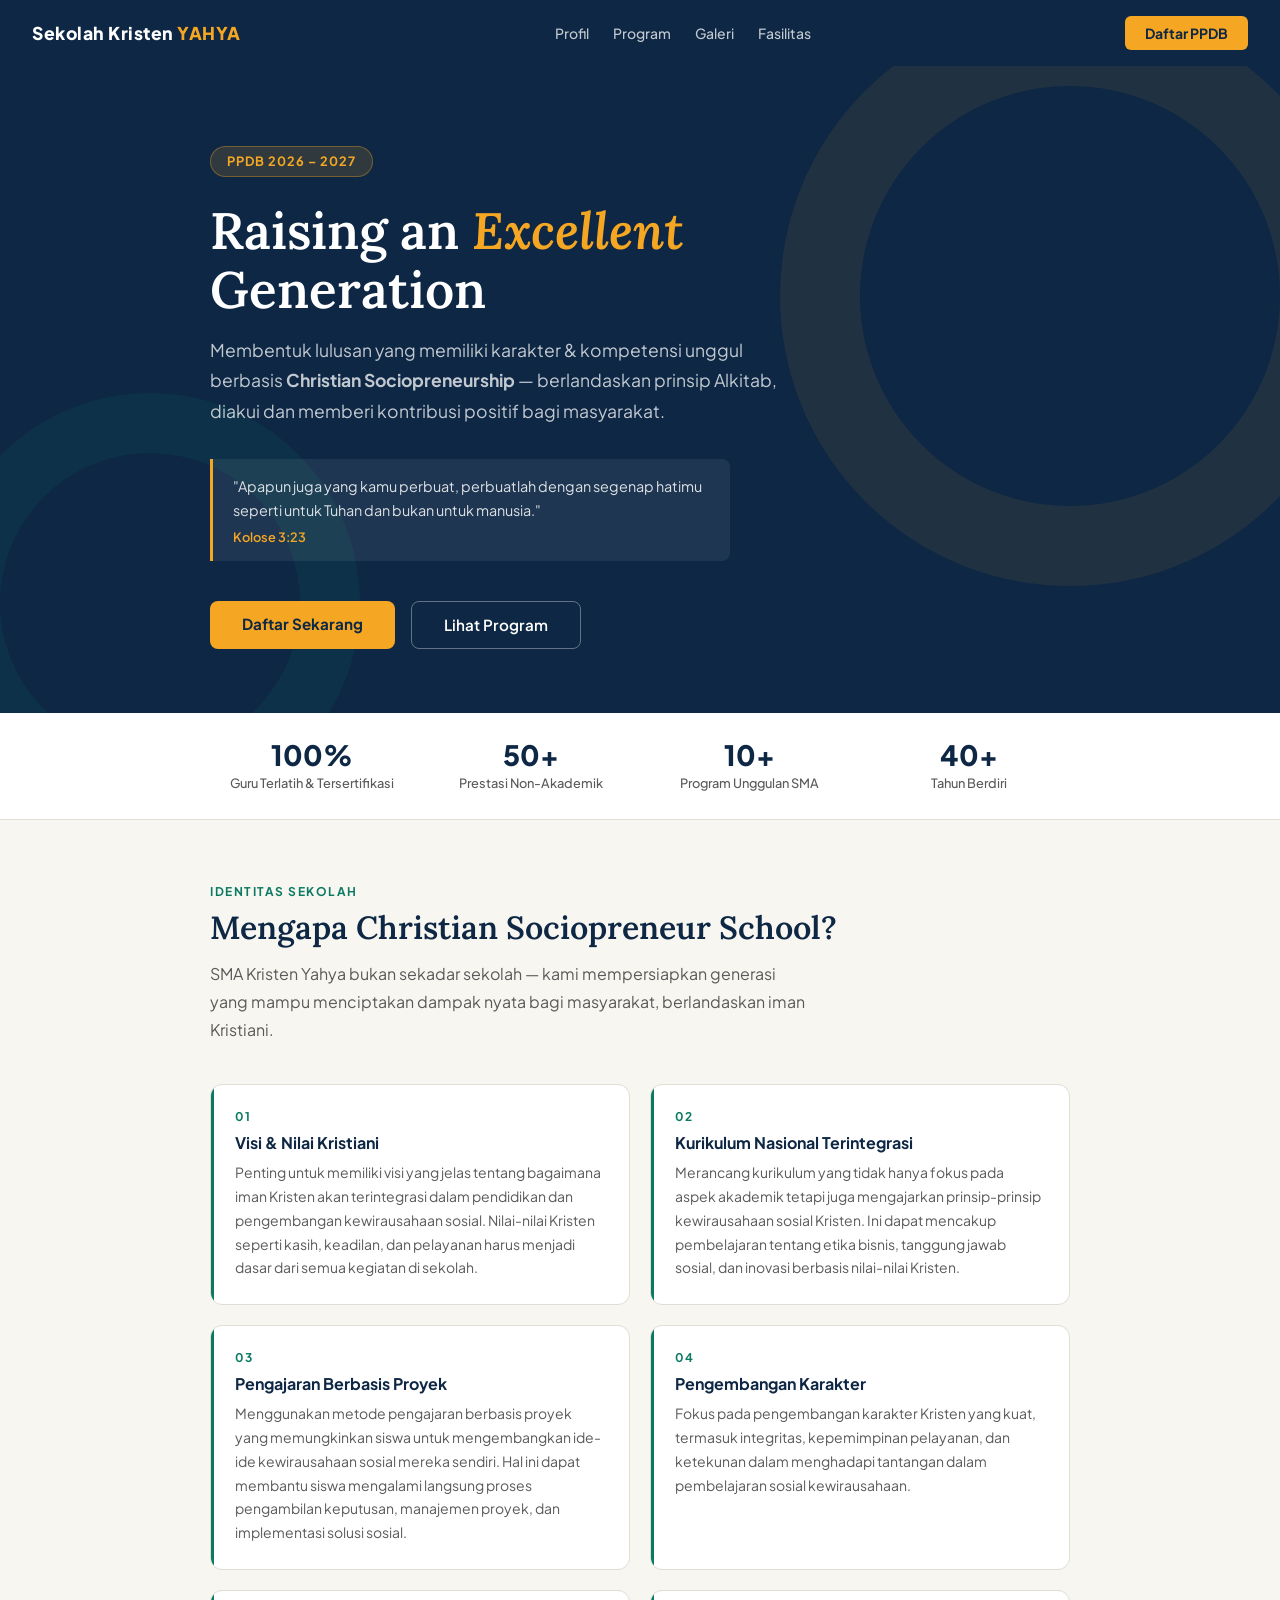
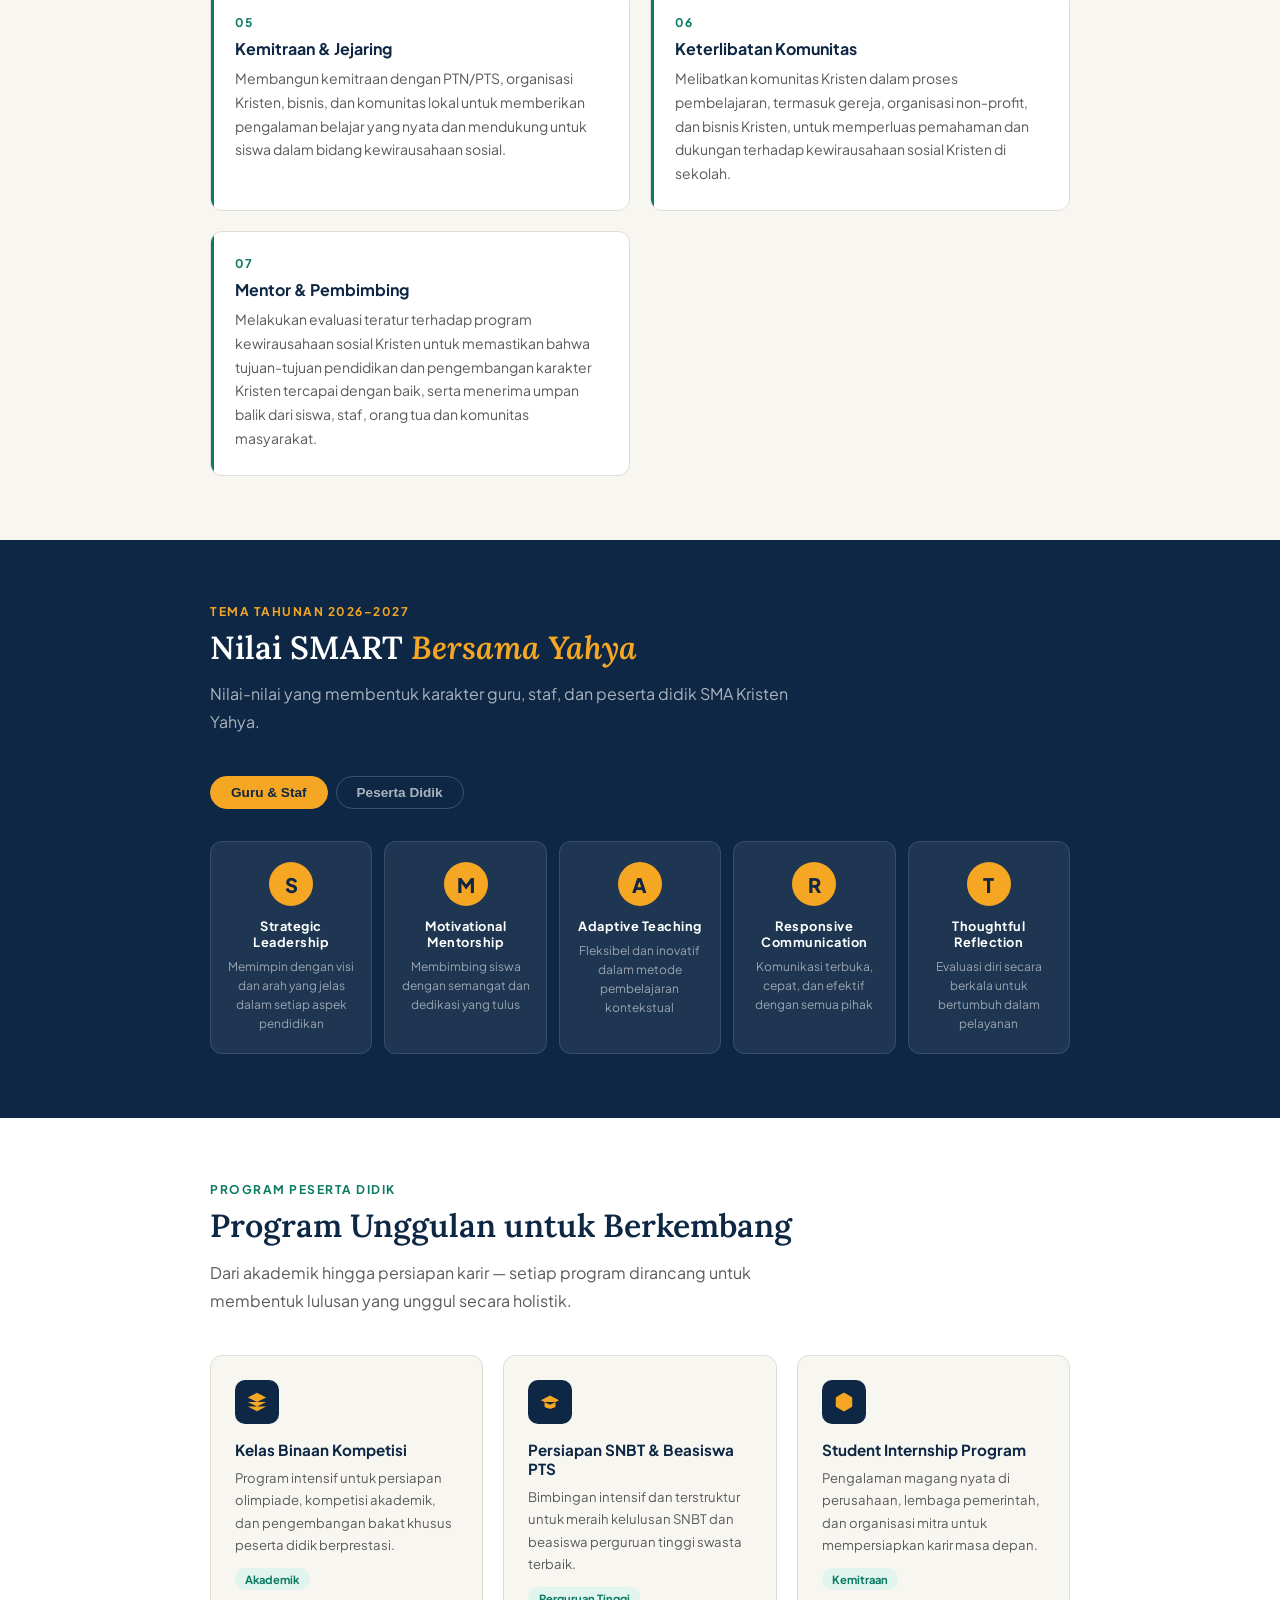
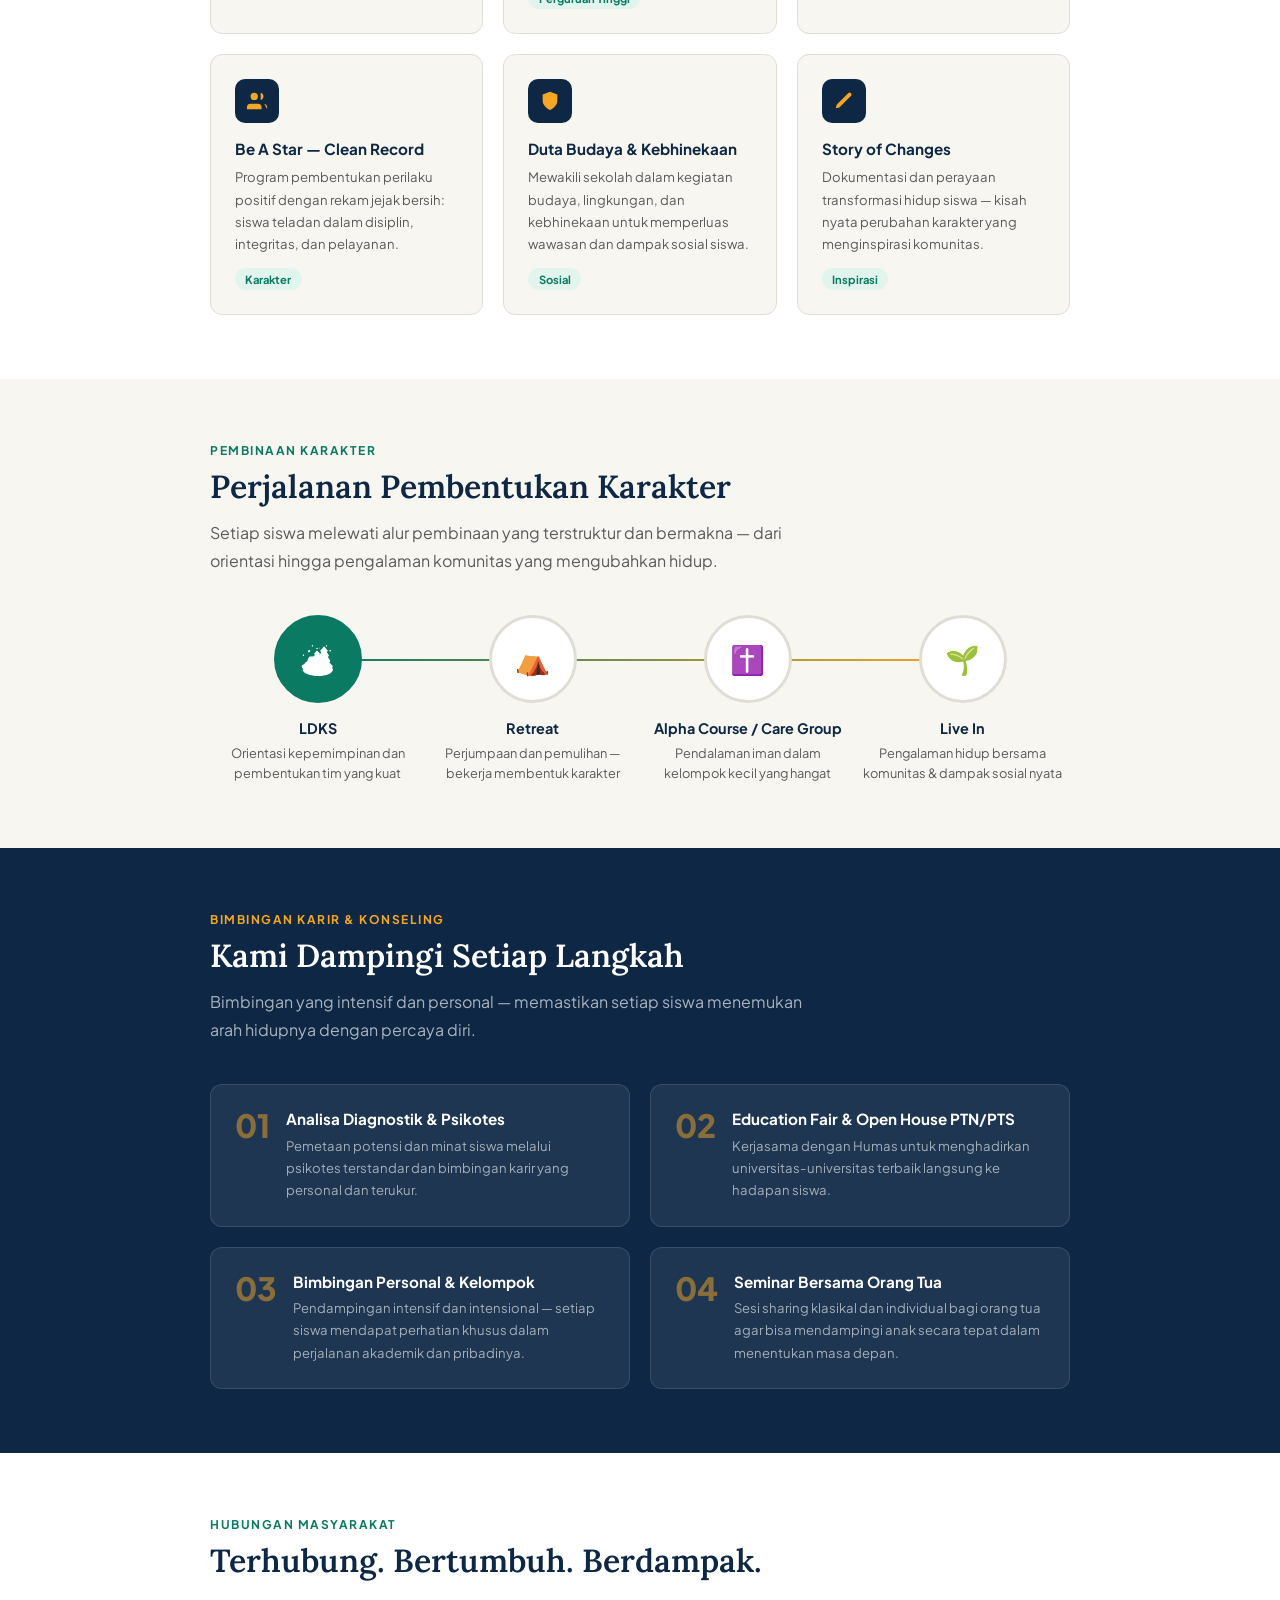
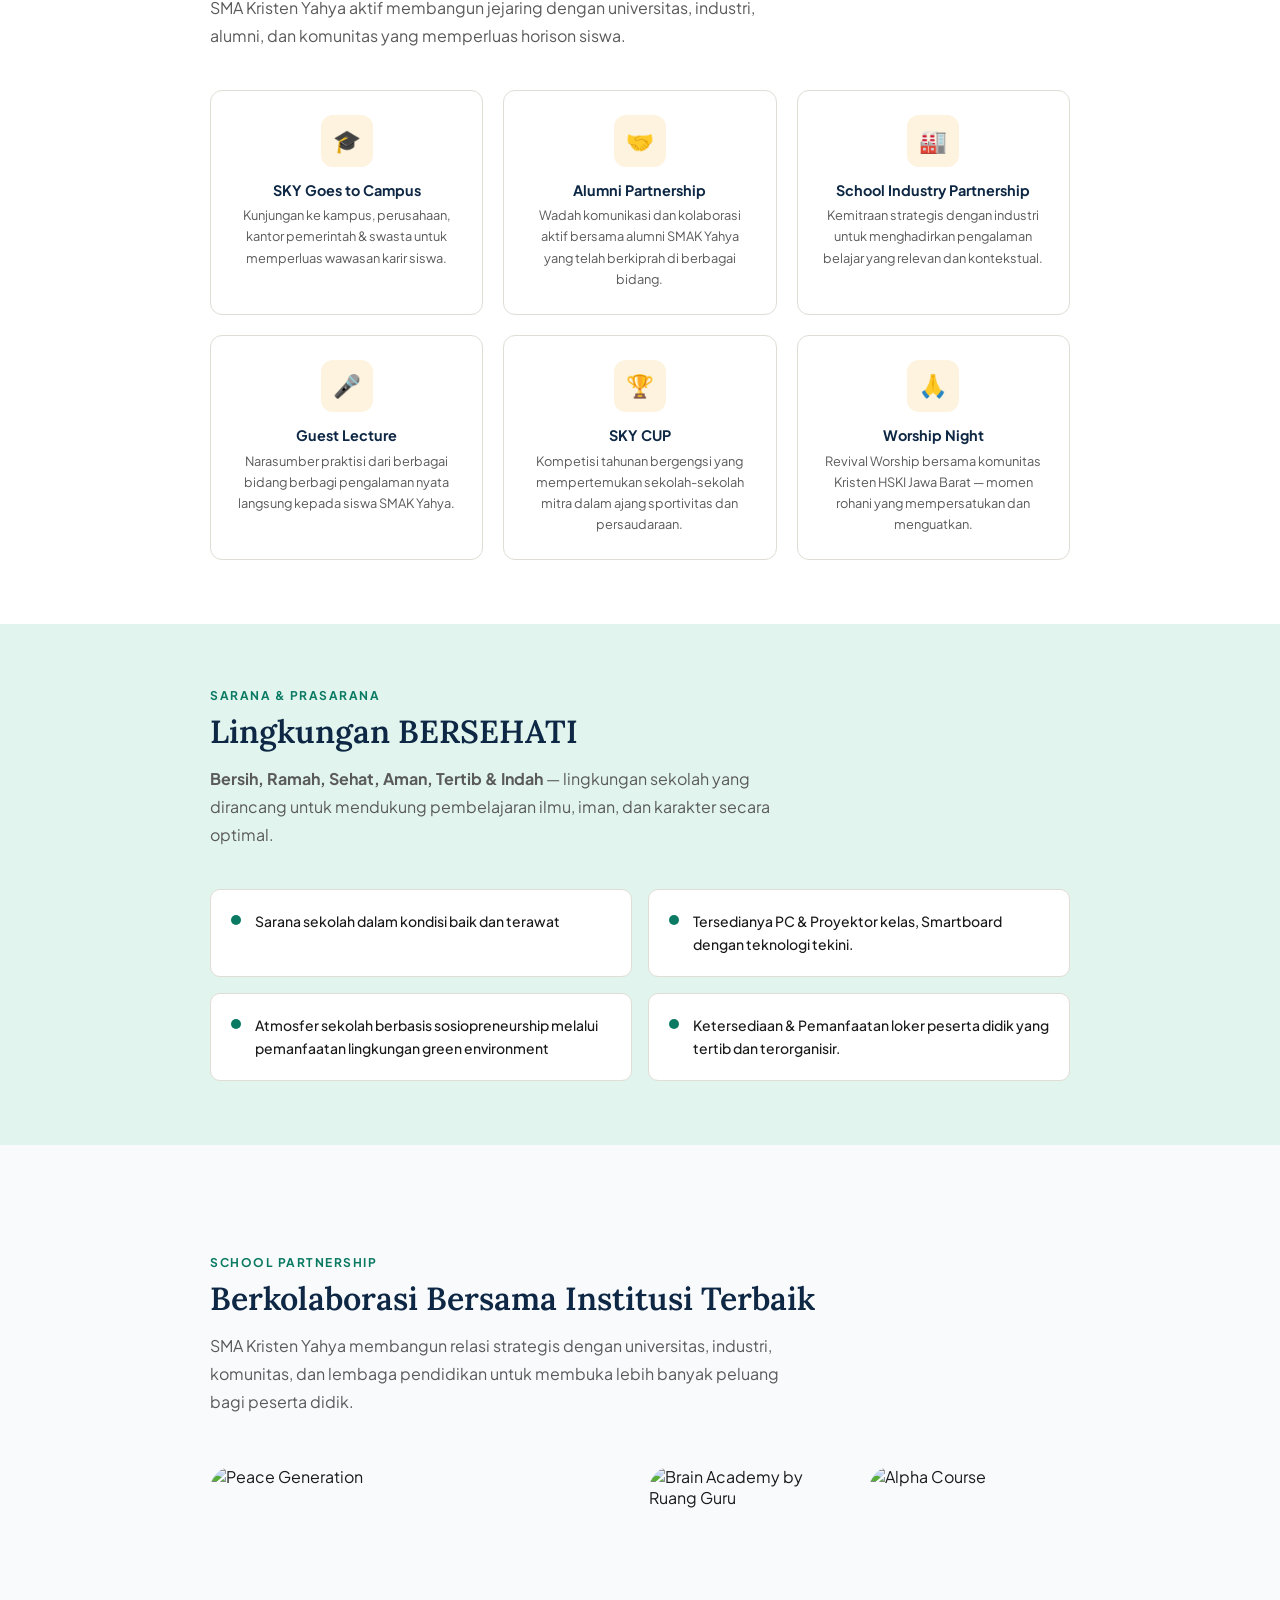
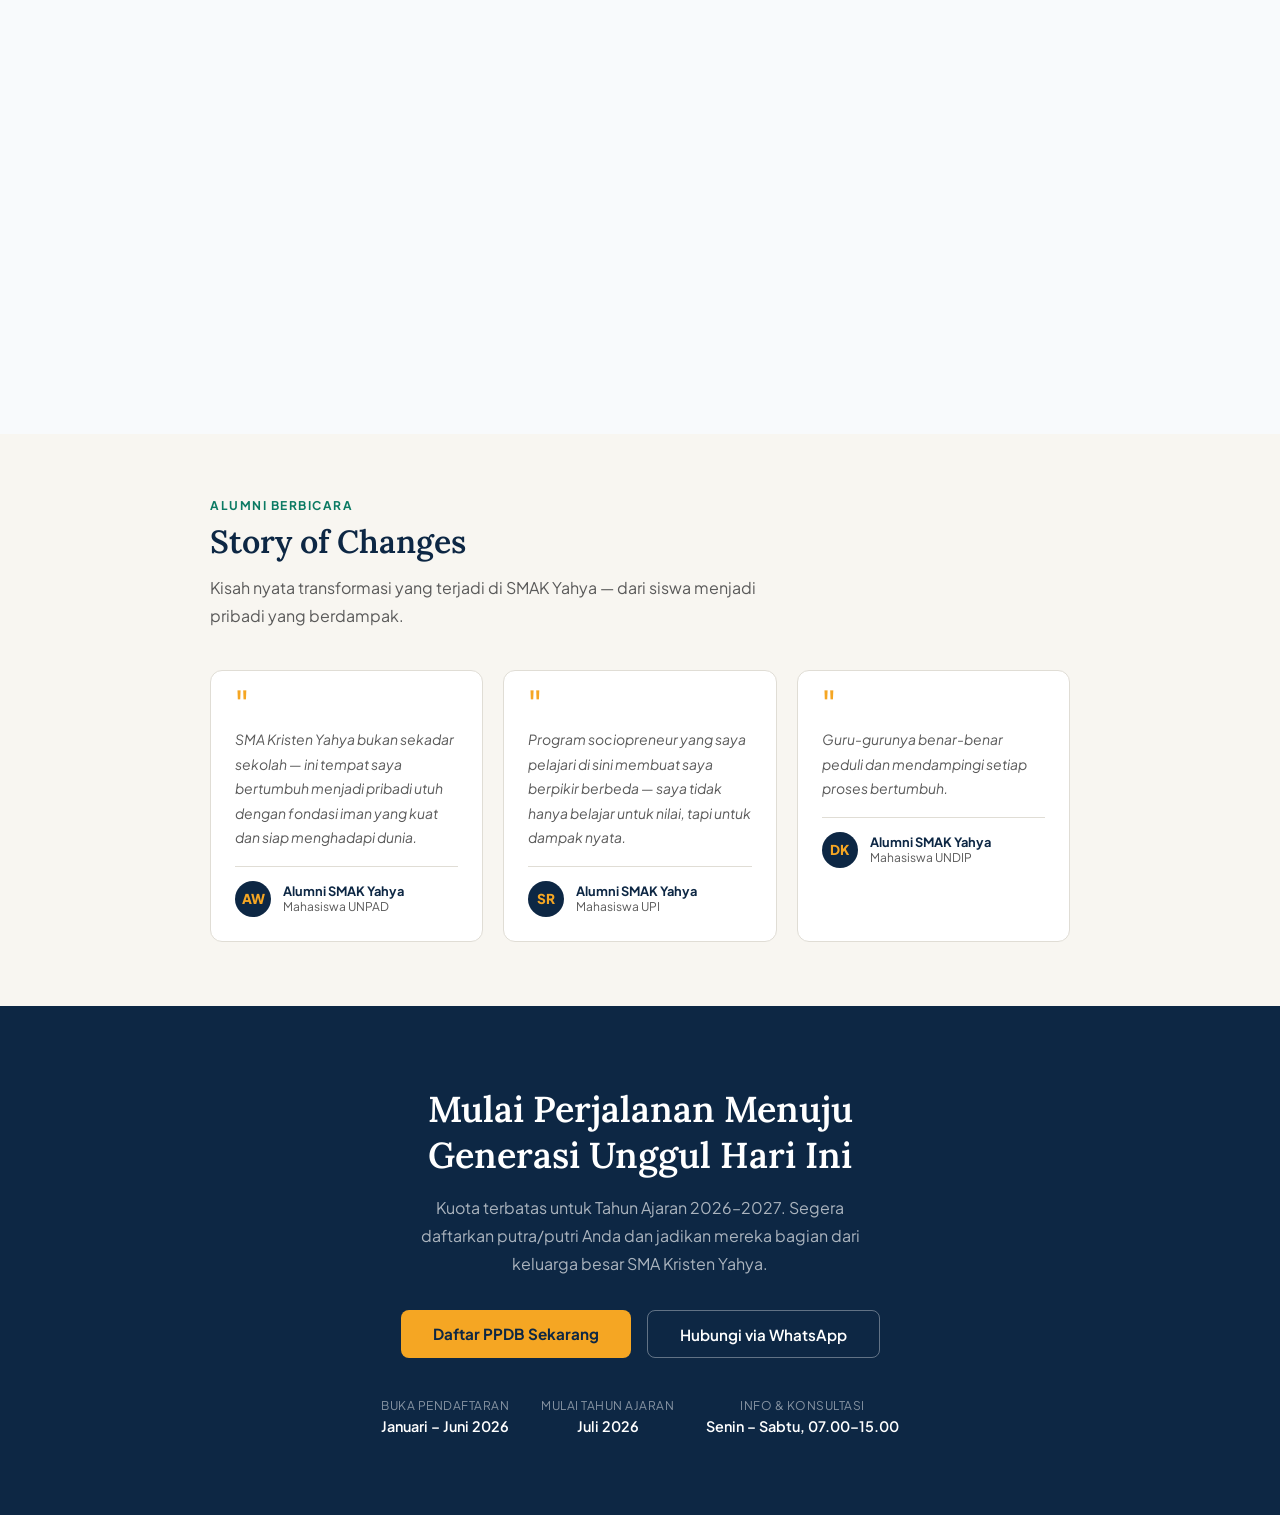
==== index.html @ 66742a02 "update halaman utama SMA" ====
<!doctype html>
<html lang="id">
  <head>
    <meta charset="UTF-8" />
    <meta name="viewport" content="width=device-width, initial-scale=1.0" />
    <link
      href="https://fonts.googleapis.com/css2?family=Plus+Jakarta+Sans:wght@400;500;600;700;800&family=Lora:ital,wght@0,600;1,400&display=swap"
      rel="stylesheet"
    />
    <!-- CSS -->
    <link rel="stylesheet" href="css/style.css" />
  </head>
  <body>
    <nav>
      <div class="nav-logo">Sekolah Kristen <span>YAHYA</span></div>
      <div class="nav-links">
        <a href="#">Profil</a>
        <a href="#">Program</a>
        <a href="#">Galeri</a>
        <a href="#">Fasilitas</a>
      </div>
      <a class="nav-cta" href="https://spmb.sekolahyahya.sch.id">Daftar PPDB</a>
    </nav>

    <!-- HERO -->
    <div class="hero">
      <div class="hero-inner">
        <div class="hero-badge">PPDB 2026 – 2027</div>
        <h1>Raising an <em>Excellent</em><br />Generation</h1>
        <p>
          Membentuk lulusan yang memiliki karakter & kompetensi unggul berbasis
          <strong>Christian Sociopreneurship</strong> — berlandaskan prinsip
          Alkitab, diakui dan memberi kontribusi positif bagi masyarakat.
        </p>
        <div class="hero-verse">
          <p>
            "Apapun juga yang kamu perbuat, perbuatlah dengan segenap hatimu
            seperti untuk Tuhan dan bukan untuk manusia."
          </p>
          <span>Kolose 3:23</span>
        </div>
        <div class="hero-btns">
          <a class="btn-primary" href="https://spmb.sekolahyahya.sch.id"
            >Daftar Sekarang</a
          >
          <a class="btn-outline" href="#">Lihat Program</a>
        </div>
      </div>
    </div>

    <!-- STATS -->
    <div class="stats-bar">
      <div class="stats-inner">
        <div>
          <div class="stat-num">100%</div>
          <div class="stat-label">Guru Terlatih & Tersertifikasi</div>
        </div>
        <div>
          <div class="stat-num">50+</div>
          <div class="stat-label">Prestasi Non-Akademik</div>
        </div>
        <div>
          <div class="stat-num">10+</div>
          <div class="stat-label">Program Unggulan SMA</div>
        </div>
        <div>
          <div class="stat-num">40+</div>
          <div class="stat-label">Tahun Berdiri</div>
        </div>
      </div>
    </div>

    <!-- CHRISTIAN SOCIOPRENEURSHIP -->
    <section class="socio-section">
      <div class="section-inner">
        <p class="section-tag">Identitas Sekolah</p>
        <h2 class="section-title">Mengapa Christian Sociopreneur School?</h2>
        <p class="section-sub">
          SMA Kristen Yahya bukan sekadar sekolah — kami mempersiapkan generasi
          yang mampu menciptakan dampak nyata bagi masyarakat, berlandaskan iman
          Kristiani.
        </p>
        <div class="socio-grid">
          <div class="socio-card">
            <div class="socio-num">01</div>
            <h3>Visi & Nilai Kristiani</h3>
            <p>
              Penting untuk memiliki visi yang jelas tentang bagaimana iman
              Kristen akan terintegrasi dalam pendidikan dan pengembangan
              kewirausahaan sosial. Nilai-nilai Kristen seperti kasih, keadilan,
              dan pelayanan harus menjadi dasar dari semua kegiatan di sekolah.
            </p>
          </div>
          <div class="socio-card">
            <div class="socio-num">02</div>
            <h3>Kurikulum Nasional Terintegrasi</h3>
            <p>
              Merancang kurikulum yang tidak hanya fokus pada aspek akademik
              tetapi juga mengajarkan prinsip-prinsip kewirausahaan sosial
              Kristen. Ini dapat mencakup pembelajaran tentang etika bisnis,
              tanggung jawab sosial, dan inovasi berbasis nilai-nilai Kristen.
            </p>
          </div>
          <div class="socio-card">
            <div class="socio-num">03</div>
            <h3>Pengajaran Berbasis Proyek</h3>
            <p>
              Menggunakan metode pengajaran berbasis proyek yang memungkinkan
              siswa untuk mengembangkan ide-ide kewirausahaan sosial mereka
              sendiri. Hal ini dapat membantu siswa mengalami langsung proses
              pengambilan keputusan, manajemen proyek, dan implementasi solusi
              sosial.
            </p>
          </div>
          <div class="socio-card">
            <div class="socio-num">04</div>
            <h3>Pengembangan Karakter</h3>
            <p>
              Fokus pada pengembangan karakter Kristen yang kuat, termasuk
              integritas, kepemimpinan pelayanan, dan ketekunan dalam menghadapi
              tantangan dalam pembelajaran sosial kewirausahaan.
            </p>
          </div>
          <div class="socio-card">
            <div class="socio-num">05</div>
            <h3>Kemitraan & Jejaring</h3>
            <p>
              Membangun kemitraan dengan PTN/PTS, organisasi Kristen, bisnis,
              dan komunitas lokal untuk memberikan pengalaman belajar yang nyata
              dan mendukung untuk siswa dalam bidang kewirausahaan sosial.
            </p>
          </div>
          <div class="socio-card">
            <div class="socio-num">06</div>
            <h3>Keterlibatan Komunitas</h3>
            <p>
              Melibatkan komunitas Kristen dalam proses pembelajaran, termasuk
              gereja, organisasi non-profit, dan bisnis Kristen, untuk
              memperluas pemahaman dan dukungan terhadap kewirausahaan sosial
              Kristen di sekolah.
            </p>
          </div>
          <div class="socio-card">
            <div class="socio-num">07</div>
            <h3>Mentor & Pembimbing</h3>
            <p>
              Melakukan evaluasi teratur terhadap program kewirausahaan sosial
              Kristen untuk memastikan bahwa tujuan-tujuan pendidikan dan
              pengembangan karakter Kristen tercapai dengan baik, serta menerima
              umpan balik dari siswa, staf, orang tua dan komunitas masyarakat.
            </p>
          </div>
        </div>
      </div>
    </section>

    <!-- SMART VALUES -->
    <section class="smart-section">
      <div class="section-inner">
        <p class="section-tag" style="color: var(--gold)">
          Tema Tahunan 2026–2027
        </p>
        <h2 class="section-title">
          Nilai SMART
          <em style="font-style: italic; color: var(--gold)">Bersama Yahya</em>
        </h2>
        <p class="section-sub">
          Nilai-nilai yang membentuk karakter guru, staf, dan peserta didik SMA
          Kristen Yahya.
        </p>
        <div class="smart-tabs" id="smartTabs">
          <button
            class="smart-tab active"
            onclick="switchSmart('teachers', this)"
          >
            Guru & Staf
          </button>
          <button class="smart-tab" onclick="switchSmart('students', this)">
            Peserta Didik
          </button>
        </div>
        <div
          class="smart-cards panel-teachers showing-teachers"
          id="panelTeachers"
        >
          <div class="smart-card">
            <div class="smart-letter">S</div>
            <div class="smart-word">Strategic Leadership</div>
            <div class="smart-desc">
              Memimpin dengan visi dan arah yang jelas dalam setiap aspek
              pendidikan
            </div>
          </div>
          <div class="smart-card">
            <div class="smart-letter">M</div>
            <div class="smart-word">Motivational Mentorship</div>
            <div class="smart-desc">
              Membimbing siswa dengan semangat dan dedikasi yang tulus
            </div>
          </div>
          <div class="smart-card">
            <div class="smart-letter">A</div>
            <div class="smart-word">Adaptive Teaching</div>
            <div class="smart-desc">
              Fleksibel dan inovatif dalam metode pembelajaran kontekstual
            </div>
          </div>
          <div class="smart-card">
            <div class="smart-letter">R</div>
            <div class="smart-word">Responsive Communication</div>
            <div class="smart-desc">
              Komunikasi terbuka, cepat, dan efektif dengan semua pihak
            </div>
          </div>
          <div class="smart-card">
            <div class="smart-letter">T</div>
            <div class="smart-word">Thoughtful Reflection</div>
            <div class="smart-desc">
              Evaluasi diri secara berkala untuk bertumbuh dalam pelayanan
            </div>
          </div>
        </div>
        <div
          class="smart-cards panel-students"
          id="panelStudents"
          style="display: none"
        >
          <div class="smart-card">
            <div class="smart-letter">S</div>
            <div class="smart-word">Seimbang</div>
            <div class="smart-desc">
              Akademik, non-akademik, pertumbuhan pribadi & iman yang selaras
            </div>
          </div>
          <div class="smart-card">
            <div class="smart-letter">M</div>
            <div class="smart-word">Maju</div>
            <div class="smart-desc">
              Inovatif, kolaboratif, dan memimpin berakar pada prinsip Alkitab
            </div>
          </div>
          <div class="smart-card">
            <div class="smart-letter">A</div>
            <div class="smart-word">Alkitabiah</div>
            <div class="smart-desc">
              Keputusan dan tindakan berlandaskan etika & nilai Kristiani
            </div>
          </div>
          <div class="smart-card">
            <div class="smart-letter">R</div>
            <div class="smart-word">Ramah</div>
            <div class="smart-desc">
              Kasih dan keramahan yang dibangun dalam komunitas sekolah
            </div>
          </div>
          <div class="smart-card">
            <div class="smart-letter">T</div>
            <div class="smart-word">Tertib</div>
            <div class="smart-desc">
              Disiplin positif dan tanggung jawab dalam seluruh kehidupan
              sekolah
            </div>
          </div>
        </div>
      </div>
    </section>

    <!-- PROGRAM PESERTA DIDIK -->
    <section class="programs-section">
      <div class="section-inner">
        <p class="section-tag">Program Peserta Didik</p>
        <h2 class="section-title">Program Unggulan untuk Berkembang</h2>
        <p class="section-sub">
          Dari akademik hingga persiapan karir — setiap program dirancang untuk
          membentuk lulusan yang unggul secara holistik.
        </p>
        <div class="programs-grid">
          <div class="prog-card">
            <div class="prog-icon">
              <svg viewBox="0 0 24 24">
                <path
                  d="M12 2L2 7l10 5 10-5-10-5zM2 17l10 5 10-5M2 12l10 5 10-5"
                />
              </svg>
            </div>
            <h3>Kelas Binaan Kompetisi</h3>
            <p>
              Program intensif untuk persiapan olimpiade, kompetisi akademik,
              dan pengembangan bakat khusus peserta didik berprestasi.
            </p>
            <span class="prog-tag">Akademik</span>
          </div>
          <div class="prog-card">
            <div class="prog-icon">
              <svg viewBox="0 0 24 24">
                <path
                  d="M22 10v6M2 10l10-5 10 5-10 5-10-5z M6 12v5c3 3 9 3 12 0v-5"
                />
              </svg>
            </div>
            <h3>Persiapan SNBT & Beasiswa PTS</h3>
            <p>
              Bimbingan intensif dan terstruktur untuk meraih kelulusan SNBT dan
              beasiswa perguruan tinggi swasta terbaik.
            </p>
            <span class="prog-tag">Perguruan Tinggi</span>
          </div>
          <div class="prog-card">
            <div class="prog-icon">
              <svg viewBox="0 0 24 24">
                <path
                  d="M21 16V8a2 2 0 0 0-1-1.73l-7-4a2 2 0 0 0-2 0l-7 4A2 2 0 0 0 3 8v8a2 2 0 0 0 1 1.73l7 4a2 2 0 0 0 2 0l7-4A2 2 0 0 0 21 16z"
                />
              </svg>
            </div>
            <h3>Student Internship Program</h3>
            <p>
              Pengalaman magang nyata di perusahaan, lembaga pemerintah, dan
              organisasi mitra untuk mempersiapkan karir masa depan.
            </p>
            <span class="prog-tag">Kemitraan</span>
          </div>
          <div class="prog-card">
            <div class="prog-icon">
              <svg viewBox="0 0 24 24">
                <path
                  d="M17 21v-2a4 4 0 0 0-4-4H5a4 4 0 0 0-4 4v2M23 21v-2a4 4 0 0 0-3-3.87M16 3.13a4 4 0 0 1 0 7.75M9 11a4 4 0 1 0 0-8 4 4 0 0 0 0 8z"
                />
              </svg>
            </div>
            <h3>Be A Star — Clean Record</h3>
            <p>
              Program pembentukan perilaku positif dengan rekam jejak bersih:
              siswa teladan dalam disiplin, integritas, dan pelayanan.
            </p>
            <span class="prog-tag">Karakter</span>
          </div>
          <div class="prog-card">
            <div class="prog-icon">
              <svg viewBox="0 0 24 24">
                <path d="M12 22s8-4 8-10V5l-8-3-8 3v7c0 6 8 10 8 10z" />
              </svg>
            </div>
            <h3>Duta Budaya & Kebhinekaan</h3>
            <p>
              Mewakili sekolah dalam kegiatan budaya, lingkungan, dan
              kebhinekaan untuk memperluas wawasan dan dampak sosial siswa.
            </p>
            <span class="prog-tag">Sosial</span>
          </div>
          <div class="prog-card">
            <div class="prog-icon">
              <svg viewBox="0 0 24 24">
                <path
                  d="M12 20h9M16.5 3.5a2.121 2.121 0 0 1 3 3L7 19l-4 1 1-4L16.5 3.5z"
                />
              </svg>
            </div>
            <h3>Story of Changes</h3>
            <p>
              Dokumentasi dan perayaan transformasi hidup siswa — kisah nyata
              perubahan karakter yang menginspirasi komunitas.
            </p>
            <span class="prog-tag">Inspirasi</span>
          </div>
        </div>
      </div>
    </section>

    <!-- KARAKTER JOURNEY -->
    <section class="journey-section">
      <div class="section-inner">
        <p class="section-tag">Pembinaan Karakter</p>
        <h2 class="section-title">Perjalanan Pembentukan Karakter</h2>
        <p class="section-sub">
          Setiap siswa melewati alur pembinaan yang terstruktur dan bermakna —
          dari orientasi hingga pengalaman komunitas yang mengubahkan hidup.
        </p>
        <div class="journey-flow">
          <div class="journey-step">
            <div class="journey-icon active"><span>🏕️</span></div>
            <h3>LDKS</h3>
            <p>Orientasi kepemimpinan dan pembentukan tim yang kuat</p>
          </div>
          <div class="journey-step">
            <div class="journey-icon"><span>⛺</span></div>
            <h3>Retreat</h3>
            <p>Perjumpaan dan pemulihan — bekerja membentuk karakter</p>
          </div>
          <div class="journey-step">
            <div class="journey-icon"><span>✝️</span></div>
            <h3>Alpha Course / Care Group</h3>
            <p>Pendalaman iman dalam kelompok kecil yang hangat</p>
          </div>
          <div class="journey-step">
            <div class="journey-icon"><span>🌱</span></div>
            <h3>Live In</h3>
            <p>Pengalaman hidup bersama komunitas & dampak sosial nyata</p>
          </div>
        </div>
      </div>
    </section>

    <!-- BIMBINGAN KARIR -->
    <section class="bk-section">
      <div class="section-inner">
        <p class="section-tag" style="color: var(--gold)">
          Bimbingan Karir & Konseling
        </p>
        <h2 class="section-title">Kami Dampingi Setiap Langkah</h2>
        <p class="section-sub">
          Bimbingan yang intensif dan personal — memastikan setiap siswa
          menemukan arah hidupnya dengan percaya diri.
        </p>
        <div class="bk-grid">
          <div class="bk-card">
            <div class="bk-num">01</div>
            <div>
              <h3>Analisa Diagnostik & Psikotes</h3>
              <p>
                Pemetaan potensi dan minat siswa melalui psikotes terstandar dan
                bimbingan karir yang personal dan terukur.
              </p>
            </div>
          </div>
          <div class="bk-card">
            <div class="bk-num">02</div>
            <div>
              <h3>Education Fair & Open House PTN/PTS</h3>
              <p>
                Kerjasama dengan Humas untuk menghadirkan
                universitas-universitas terbaik langsung ke hadapan siswa.
              </p>
            </div>
          </div>
          <div class="bk-card">
            <div class="bk-num">03</div>
            <div>
              <h3>Bimbingan Personal & Kelompok</h3>
              <p>
                Pendampingan intensif dan intensional — setiap siswa mendapat
                perhatian khusus dalam perjalanan akademik dan pribadinya.
              </p>
            </div>
          </div>
          <div class="bk-card">
            <div class="bk-num">04</div>
            <div>
              <h3>Seminar Bersama Orang Tua</h3>
              <p>
                Sesi sharing klasikal dan individual bagi orang tua agar bisa
                mendampingi anak secara tepat dalam menentukan masa depan.
              </p>
            </div>
          </div>
        </div>
      </div>
    </section>

    <!-- HUBUNGAN MASYARAKAT -->
    <section class="humas-section">
      <div class="section-inner">
        <p class="section-tag">Hubungan Masyarakat</p>
        <h2 class="section-title">Terhubung. Bertumbuh. Berdampak.</h2>
        <p class="section-sub">
          SMA Kristen Yahya aktif membangun jejaring dengan universitas,
          industri, alumni, dan komunitas yang memperluas horison siswa.
        </p>
        <div class="humas-grid">
          <div class="humas-card">
            <div class="humas-card-icon">🎓</div>
            <h3>SKY Goes to Campus</h3>
            <p>
              Kunjungan ke kampus, perusahaan, kantor pemerintah & swasta untuk
              memperluas wawasan karir siswa.
            </p>
          </div>
          <div class="humas-card">
            <div class="humas-card-icon">🤝</div>
            <h3>Alumni Partnership</h3>
            <p>
              Wadah komunikasi dan kolaborasi aktif bersama alumni SMAK Yahya
              yang telah berkiprah di berbagai bidang.
            </p>
          </div>
          <div class="humas-card">
            <div class="humas-card-icon">🏭</div>
            <h3>School Industry Partnership</h3>
            <p>
              Kemitraan strategis dengan industri untuk menghadirkan pengalaman
              belajar yang relevan dan kontekstual.
            </p>
          </div>
          <div class="humas-card">
            <div class="humas-card-icon">🎤</div>
            <h3>Guest Lecture</h3>
            <p>
              Narasumber praktisi dari berbagai bidang berbagi pengalaman nyata
              langsung kepada siswa SMAK Yahya.
            </p>
          </div>
          <div class="humas-card">
            <div class="humas-card-icon">🏆</div>
            <h3>SKY CUP</h3>
            <p>
              Kompetisi tahunan bergengsi yang mempertemukan sekolah-sekolah
              mitra dalam ajang sportivitas dan persaudaraan.
            </p>
          </div>
          <div class="humas-card">
            <div class="humas-card-icon">🙏</div>
            <h3>Worship Night</h3>
            <p>
              Revival Worship bersama komunitas Kristen HSKI Jawa Barat — momen
              rohani yang mempersatukan dan menguatkan.
            </p>
          </div>
        </div>
      </div>
    </section>

    <!-- SARANA PRASARANA -->
    <section class="sarana-section">
      <div class="section-inner">
        <p class="section-tag">Sarana & Prasarana</p>
        <h2 class="section-title">Lingkungan BERSEHATI</h2>
        <p class="section-sub">
          <strong>Bersih, Ramah, Sehat, Aman, Tertib & Indah</strong> —
          lingkungan sekolah yang dirancang untuk mendukung pembelajaran ilmu,
          iman, dan karakter secara optimal.
        </p>
        <div class="sarana-list">
          <div class="sarana-item">
            <div class="sarana-dot"></div>
            <p>Sarana sekolah dalam kondisi baik dan terawat</p>
          </div>
          <div class="sarana-item">
            <div class="sarana-dot"></div>
            <p>
              Tersedianya PC & Proyektor kelas, Smartboard dengan teknologi
              tekini.
            </p>
          </div>
          <div class="sarana-item">
            <div class="sarana-dot"></div>
            <p>
              Atmosfer sekolah berbasis sosiopreneurship melalui pemanfaatan
              lingkungan green environment
            </p>
          </div>
          <div class="sarana-item">
            <div class="sarana-dot"></div>
            <p>
              Ketersediaan & Pemanfaatan loker peserta didik yang tertib dan
              terorganisir.
            </p>
          </div>
        </div>
      </div>
    </section>

    <!-- SCHOOL PARTNERSHIP -->
    <section class="partner-section">
      <div class="section-inner">
        <p class="section-tag">School Partnership</p>
        <h2 class="section-title">Berkolaborasi Bersama Institusi Terbaik</h2>
        <p class="section-sub">
          SMA Kristen Yahya membangun relasi strategis dengan universitas,
          industri, komunitas, dan lembaga pendidikan untuk membuka lebih banyak
          peluang bagi peserta didik.
        </p>

        <div class="partner-grid">
          <div class="partner-item large">
            <img
              src="https://imgs.search.brave.com/R5AgZ927Baiyxa2Hk8cz-ctu5eVelWHAcYM_uhEPvQs/rs:fit:500:0:1:0/g:ce/aHR0cHM6Ly9iYWNr/ZW5kLmluZGlrYWZv/dW5kYXRpb24ub3Jn/L3VwbG9hZHMvcGVh/Y2VfZ2VuZXJhdGlv/bl9hZDMyNzE0NGJh/LnBuZw"
              alt="Peace Generation"
            />
          </div>

          <div class="partner-item">
            <img
              src="https://imgs.search.brave.com/w_bldQ0a2-qHL3xLyz--SPyH3ZAQVsw8_vB32sdpQ2c/rs:fit:860:0:0:0/g:ce/aHR0cHM6Ly91Z2Mu/cHJvZHVjdGlvbi5s/aW5rdHIuZWUvZDY3/ZGViYmQtMTQ1NC00/NTUxLTlmNmQtMjkz/ZTRjMzRmNDQ1X0Jy/YWluLUFjYWRlbXkt/LmpwZWc_aW89dHJ1/ZSZzaXplPWF2YXRh/ci12M18w"
              alt="Brain Academy by Ruang Guru"
            />
          </div>

          <div class="partner-item">
            <img
              src="https://imgs.search.brave.com/Oo5LGoTD6QJH9PUXhtLS6Ydy5Jmg-Bv1yRaExvti4Zk/rs:fit:860:0:0:0/g:ce/aHR0cHM6Ly9pbWFn/ZXMuc3F1YXJlc3Bh/Y2UtY2RuLmNvbS9j/b250ZW50L3YxLzVm/ZjJlZWZiODUwMGE4/MmZlOWRjYmEzNS8x/NjExMjQzODc4MDU1/LURGUlJJSEhBOVZE/QTNEOUxXTFlZL1Nl/Y29uZGFyeTQuanBn"
              alt="Alpha Course"
            />
          </div>

          <!-- <div class="partner-item">
            <img src="images/partner4.jpg" alt="Partnership 4" />
          </div>

          <div class="partner-item wide">
            <img src="images/partner5.jpg" alt="Partnership 5" />
          </div> -->
        </div>
      </div>
    </section>

    <!-- TESTIMONI -->
    <section class="testi-section">
      <div class="section-inner">
        <p class="section-tag">Alumni Berbicara</p>
        <h2 class="section-title">Story of Changes</h2>
        <p class="section-sub">
          Kisah nyata transformasi yang terjadi di SMAK Yahya — dari siswa
          menjadi pribadi yang berdampak.
        </p>
        <div class="testi-grid">
          <div class="testi-card">
            <div class="quote-mark">"</div>
            <p>
              SMA Kristen Yahya bukan sekadar sekolah — ini tempat saya
              bertumbuh menjadi pribadi utuh dengan fondasi iman yang kuat dan
              siap menghadapi dunia.
            </p>
            <div class="testi-author">
              <div class="testi-avatar">AW</div>
              <div>
                <div class="testi-name">Alumni SMAK Yahya</div>
                <div class="testi-uni">Mahasiswa UNPAD</div>
              </div>
            </div>
          </div>
          <div class="testi-card">
            <div class="quote-mark">"</div>
            <p>
              Program sociopreneur yang saya pelajari di sini membuat saya
              berpikir berbeda — saya tidak hanya belajar untuk nilai, tapi
              untuk dampak nyata.
            </p>
            <div class="testi-author">
              <div class="testi-avatar">SR</div>
              <div>
                <div class="testi-name">Alumni SMAK Yahya</div>
                <div class="testi-uni">Mahasiswa UPI</div>
              </div>
            </div>
          </div>
          <div class="testi-card">
            <div class="quote-mark">"</div>
            <p>
              Guru-gurunya benar-benar peduli dan mendampingi setiap proses
              bertumbuh.
            </p>
            <div class="testi-author">
              <div class="testi-avatar">DK</div>
              <div>
                <div class="testi-name">Alumni SMAK Yahya</div>
                <div class="testi-uni">Mahasiswa UNDIP</div>
              </div>
            </div>
          </div>
        </div>
      </div>
    </section>

    <!-- CTA -->
    <section class="cta-section">
      <div style="max-width: 860px; margin: 0 auto">
        <h2>Mulai Perjalanan Menuju<br />Generasi Unggul Hari Ini</h2>
        <p>
          Kuota terbatas untuk Tahun Ajaran 2026–2027. Segera daftarkan
          putra/putri Anda dan jadikan mereka bagian dari keluarga besar SMA
          Kristen Yahya.
        </p>
        <div class="hero-btns" style="justify-content: center">
          <a class="btn-primary" href="https://spmb.sekolahyahya.sch.id"
            >Daftar PPDB Sekarang</a
          >
          <a
            class="btn-outline"
            href="https://wa.me/6281320259982?text=Halo,%20saya%20ingin%20mengetahui%20informasi%20PPDB%20SMP%20Kristen%20Yahya%202026"
            >Hubungi via WhatsApp</a
          >
        </div>
        <div class="cta-meta">
          <div class="cta-meta-item">
            <div class="label">Buka Pendaftaran</div>
            <div class="val">Januari – Juni 2026</div>
          </div>
          <div class="cta-meta-item">
            <div class="label">Mulai Tahun Ajaran</div>
            <div class="val">Juli 2026</div>
          </div>
          <div class="cta-meta-item">
            <div class="label">Info & Konsultasi</div>
            <div class="val">Senin – Sabtu, 07.00–15.00</div>
          </div>
        </div>
      </div>

      <!-- VISITOR COUNTER -->
      <!-- <div class="visitor-counter">
        <div class="visitor-box">
          <span>Total Pengunjung</span>
          <h3 id="visitor-count">0</h3>
        </div>
      </div> -->
    </section>

    <!-- JS -->
    <script src="js/script.js"></script>
  </body>
</html>
---- css/style.css ----
* {
  margin: 0;
  padding: 0;
  box-sizing: border-box;
}
body {
  font-family: "Plus Jakarta Sans", sans-serif;
  background: #f8f6f1;
  color: #1a1a1a;
  overflow-x: hidden;
}
:root {
  --navy: #0d2744;
  --navy-mid: #1a3d6b;
  --gold: #f5a623;
  --gold-light: #fdf3de;
  --teal: #0b7a63;
  --teal-light: #e1f5ee;
  --white: #ffffff;
  --cream: #f8f6f1;
  --text: #1a1a1a;
  --text-muted: #5a5a5a;
  --border: #e0ddd5;
}

/* NAV */
nav {
  background: var(--navy);
  padding: 1rem 2rem;
  display: flex;
  justify-content: space-between;
  align-items: center;
  position: sticky;
  top: 0;
  z-index: 100;
}
.nav-logo {
  color: var(--white);
  font-weight: 800;
  font-size: 1.1rem;
  letter-spacing: 0.5px;
}
.nav-logo span {
  color: var(--gold);
}
.nav-links {
  display: flex;
  gap: 1.5rem;
}
.nav-links a {
  color: rgba(255, 255, 255, 0.75);
  text-decoration: none;
  font-size: 0.875rem;
  font-weight: 500;
  transition: color 0.2s;
}
.nav-links a:hover {
  color: var(--gold);
}
.nav-cta {
  background: var(--gold);
  color: var(--navy);
  padding: 0.5rem 1.25rem;
  border-radius: 6px;
  font-weight: 700;
  font-size: 0.875rem;
  text-decoration: none;
  transition: opacity 0.2s;
}
.nav-cta:hover {
  opacity: 0.9;
}

/* HERO */
.hero {
  background: var(--navy);
  color: var(--white);
  padding: 5rem 2rem 4rem;
  position: relative;
  overflow: hidden;
}
.hero::before {
  content: "";
  position: absolute;
  top: -60px;
  right: -80px;
  width: 420px;
  height: 420px;
  border-radius: 50%;
  border: 80px solid rgba(245, 166, 35, 0.08);
  pointer-events: none;
}
.hero::after {
  content: "";
  position: absolute;
  bottom: -100px;
  left: -60px;
  width: 300px;
  height: 300px;
  border-radius: 50%;
  border: 60px solid rgba(11, 122, 99, 0.12);
  pointer-events: none;
}
.hero-inner {
  max-width: 860px;
  margin: 0 auto;
  position: relative;
  z-index: 1;
}
.hero-badge {
  display: inline-block;
  background: rgba(245, 166, 35, 0.15);
  border: 1px solid rgba(245, 166, 35, 0.35);
  color: var(--gold);
  font-size: 0.8rem;
  font-weight: 700;
  letter-spacing: 1px;
  padding: 0.4rem 1rem;
  border-radius: 30px;
  margin-bottom: 1.5rem;
  text-transform: uppercase;
}
.hero h1 {
  font-family: "Lora", serif;
  font-size: 3.2rem;
  line-height: 1.15;
  font-weight: 600;
  margin-bottom: 1rem;
}
.hero h1 em {
  font-style: italic;
  color: var(--gold);
}
.hero p {
  font-size: 1.1rem;
  color: rgba(255, 255, 255, 0.75);
  max-width: 580px;
  line-height: 1.75;
  margin-bottom: 2rem;
}
.hero-verse {
  background: rgba(255, 255, 255, 0.07);
  border-left: 3px solid var(--gold);
  padding: 1rem 1.25rem;
  border-radius: 0 8px 8px 0;
  max-width: 520px;
  margin-bottom: 2.5rem;
}
.hero-verse p {
  font-size: 0.9rem;
  color: rgba(255, 255, 255, 0.85);
  line-height: 1.65;
  margin: 0;
}
.hero-verse span {
  font-size: 0.8rem;
  color: var(--gold);
  font-weight: 600;
  display: block;
  margin-top: 0.4rem;
}
.hero-btns {
  display: flex;
  gap: 1rem;
  flex-wrap: wrap;
}
.btn-primary {
  background: var(--gold);
  color: var(--navy);
  padding: 0.85rem 2rem;
  border-radius: 8px;
  font-weight: 700;
  font-size: 0.95rem;
  text-decoration: none;
  display: inline-block;
  transition: opacity 0.2s;
}
.btn-primary:hover {
  opacity: 0.9;
}
.btn-outline {
  background: transparent;
  color: var(--white);
  padding: 0.85rem 2rem;
  border-radius: 8px;
  font-weight: 600;
  font-size: 0.95rem;
  text-decoration: none;
  border: 1.5px solid rgba(255, 255, 255, 0.35);
  display: inline-block;
  transition: all 0.2s;
}
.btn-outline:hover {
  border-color: var(--gold);
  color: var(--gold);
}

/* STATS BAR */
.stats-bar {
  background: var(--white);
  border-bottom: 1px solid var(--border);
  padding: 1.75rem 2rem;
}
.stats-inner {
  max-width: 860px;
  margin: 0 auto;
  display: grid;
  grid-template-columns: repeat(4, 1fr);
  gap: 1rem;
  text-align: center;
}
.stat-num {
  font-size: 1.75rem;
  font-weight: 800;
  color: var(--navy);
  line-height: 1;
}
.stat-label {
  font-size: 0.8rem;
  color: var(--text-muted);
  font-weight: 500;
  margin-top: 0.35rem;
}

/* SECTION BASE */
section {
  padding: 4rem 2rem;
}
.section-inner {
  max-width: 860px;
  margin: 0 auto;
}
.section-tag {
  font-size: 0.75rem;
  font-weight: 700;
  letter-spacing: 1.5px;
  text-transform: uppercase;
  color: var(--teal);
  margin-bottom: 0.5rem;
}
.section-title {
  font-family: "Lora", serif;
  font-size: 2rem;
  font-weight: 600;
  color: var(--navy);
  margin-bottom: 0.75rem;
  line-height: 1.3;
}
.section-sub {
  font-size: 1rem;
  color: var(--text-muted);
  line-height: 1.75;
  max-width: 600px;
  margin-bottom: 2.5rem;
}

/* CHRISTIAN SOCIOPRENEURSHIP */
.socio-section {
  background: var(--cream);
}
.socio-grid {
  display: grid;
  grid-template-columns: repeat(2, 1fr);
  gap: 1.25rem;
}
.socio-card {
  background: var(--white);
  border: 1px solid var(--border);
  border-radius: 12px;
  padding: 1.5rem;
  position: relative;
  overflow: hidden;
  transition: box-shadow 0.2s;
}
.socio-card:hover {
  box-shadow: 0 4px 20px rgba(0, 0, 0, 0.08);
}
.socio-card::before {
  content: "";
  position: absolute;
  top: 0;
  left: 0;
  width: 3px;
  height: 100%;
  background: var(--teal);
}
.socio-num {
  font-size: 0.75rem;
  font-weight: 700;
  color: var(--teal);
  letter-spacing: 1px;
  margin-bottom: 0.5rem;
}
.socio-card h3 {
  font-size: 1rem;
  font-weight: 700;
  color: var(--navy);
  margin-bottom: 0.5rem;
}
.socio-card p {
  font-size: 0.875rem;
  color: var(--text-muted);
  line-height: 1.7;
}

/* SMART VALUES */
.smart-section {
  background: var(--navy);
}
.smart-section .section-title {
  color: var(--white);
}
.smart-section .section-sub {
  color: rgba(255, 255, 255, 0.65);
}
.smart-tabs {
  display: flex;
  gap: 0.5rem;
  margin-bottom: 2rem;
}
.smart-tab {
  padding: 0.5rem 1.25rem;
  border-radius: 30px;
  font-size: 0.85rem;
  font-weight: 600;
  cursor: pointer;
  border: 1.5px solid rgba(255, 255, 255, 0.2);
  color: rgba(255, 255, 255, 0.65);
  transition: all 0.2s;
  background: transparent;
}
.smart-tab.active {
  background: var(--gold);
  color: var(--navy);
  border-color: var(--gold);
}
.smart-cards {
  display: grid;
  grid-template-columns: repeat(5, 1fr);
  gap: 0.75rem;
}
.smart-card {
  background: rgba(255, 255, 255, 0.07);
  border: 1px solid rgba(255, 255, 255, 0.12);
  border-radius: 12px;
  padding: 1.25rem 1rem;
  text-align: center;
}
.smart-letter {
  width: 44px;
  height: 44px;
  border-radius: 50%;
  background: var(--gold);
  color: var(--navy);
  font-size: 1.25rem;
  font-weight: 800;
  display: flex;
  align-items: center;
  justify-content: center;
  margin: 0 auto 0.75rem;
}
.smart-word {
  font-size: 0.8rem;
  font-weight: 700;
  color: var(--white);
  letter-spacing: 0.5px;
  margin-bottom: 0.4rem;
}
.smart-desc {
  font-size: 0.75rem;
  color: rgba(255, 255, 255, 0.55);
  line-height: 1.6;
}

/* STUDENT PROGRAMS */
.programs-section {
  background: var(--white);
}
.programs-grid {
  display: grid;
  grid-template-columns: repeat(3, 1fr);
  gap: 1.25rem;
}
.prog-card {
  background: var(--cream);
  border-radius: 12px;
  padding: 1.5rem;
  border: 1px solid var(--border);
}
.prog-icon {
  width: 44px;
  height: 44px;
  border-radius: 10px;
  background: var(--navy);
  display: flex;
  align-items: center;
  justify-content: center;
  margin-bottom: 1rem;
}
.prog-icon svg {
  width: 22px;
  height: 22px;
  fill: var(--gold);
}
.prog-card h3 {
  font-size: 0.95rem;
  font-weight: 700;
  color: var(--navy);
  margin-bottom: 0.5rem;
}
.prog-card p {
  font-size: 0.82rem;
  color: var(--text-muted);
  line-height: 1.7;
}
.prog-tag {
  display: inline-block;
  font-size: 0.7rem;
  font-weight: 700;
  padding: 0.25rem 0.65rem;
  border-radius: 30px;
  margin-top: 0.75rem;
  background: var(--teal-light);
  color: var(--teal);
}

/* CHARACTER JOURNEY */
.journey-section {
  background: var(--cream);
}
.journey-flow {
  display: grid;
  grid-template-columns: repeat(4, 1fr);
  gap: 0;
  margin-top: 2rem;
  position: relative;
}
.journey-flow::before {
  content: "";
  position: absolute;
  top: 44px;
  left: calc(12.5%);
  width: 75%;
  height: 2px;
  background: linear-gradient(90deg, var(--teal), var(--gold));
  z-index: 0;
}
.journey-step {
  text-align: center;
  position: relative;
  z-index: 1;
}
.journey-icon {
  width: 88px;
  height: 88px;
  border-radius: 50%;
  background: var(--white);
  border: 3px solid var(--border);
  display: flex;
  align-items: center;
  justify-content: center;
  margin: 0 auto 1rem;
  font-size: 1.75rem;
  transition: border-color 0.2s;
  position: relative;
}
.journey-icon.active {
  border-color: var(--teal);
  background: var(--teal);
}
.journey-icon.active span {
  filter: brightness(10);
}
.journey-arrow {
  position: absolute;
  top: 50%;
  right: -18px;
  transform: translateY(-50%);
  color: var(--gold);
  font-size: 1.25rem;
  font-weight: 700;
}
.journey-step h3 {
  font-size: 0.9rem;
  font-weight: 700;
  color: var(--navy);
  margin-bottom: 0.35rem;
}
.journey-step p {
  font-size: 0.8rem;
  color: var(--text-muted);
  line-height: 1.6;
  padding: 0 0.5rem;
}

/* BK */
.bk-section {
  background: var(--navy);
  color: var(--white);
}
.bk-section .section-title {
  color: var(--white);
}
.bk-section .section-sub {
  color: rgba(255, 255, 255, 0.65);
}
.bk-grid {
  display: grid;
  grid-template-columns: repeat(2, 1fr);
  gap: 1.25rem;
}
.bk-card {
  background: rgba(255, 255, 255, 0.07);
  border: 1px solid rgba(255, 255, 255, 0.12);
  border-radius: 12px;
  padding: 1.5rem;
  display: flex;
  gap: 1rem;
}
.bk-num {
  font-size: 2rem;
  font-weight: 800;
  color: var(--gold);
  opacity: 0.5;
  line-height: 1;
  flex-shrink: 0;
}
.bk-card h3 {
  font-size: 0.95rem;
  font-weight: 700;
  color: var(--white);
  margin-bottom: 0.4rem;
}
.bk-card p {
  font-size: 0.82rem;
  color: rgba(255, 255, 255, 0.6);
  line-height: 1.7;
}

/* HUMAS */
.humas-section {
  background: var(--white);
}
.humas-grid {
  display: grid;
  grid-template-columns: repeat(3, 1fr);
  gap: 1.25rem;
}
.humas-card {
  border: 1px solid var(--border);
  border-radius: 12px;
  padding: 1.5rem;
  text-align: center;
  transition: box-shadow 0.2s;
}
.humas-card:hover {
  box-shadow: 0 4px 16px rgba(0, 0, 0, 0.07);
}
.humas-card-icon {
  width: 52px;
  height: 52px;
  border-radius: 12px;
  background: var(--gold-light);
  display: flex;
  align-items: center;
  justify-content: center;
  margin: 0 auto 0.9rem;
  font-size: 1.4rem;
}
.humas-card h3 {
  font-size: 0.9rem;
  font-weight: 700;
  color: var(--navy);
  margin-bottom: 0.4rem;
}
.humas-card p {
  font-size: 0.8rem;
  color: var(--text-muted);
  line-height: 1.65;
}

/* SARANA */
.sarana-section {
  background: var(--teal-light);
}
.sarana-list {
  display: grid;
  grid-template-columns: repeat(2, 1fr);
  gap: 1rem;
}
.sarana-item {
  background: var(--white);
  border-radius: 10px;
  padding: 1.25rem;
  display: flex;
  align-items: flex-start;
  gap: 0.85rem;
  border: 1px solid var(--border);
}
.sarana-dot {
  width: 10px;
  height: 10px;
  border-radius: 50%;
  background: var(--teal);
  flex-shrink: 0;
  margin-top: 0.35rem;
}
.sarana-item p {
  font-size: 0.875rem;
  color: var(--text);
  line-height: 1.65;
  font-weight: 500;
}

/* TESTIMONY */
.testi-section {
  background: var(--cream);
}
.testi-grid {
  display: grid;
  grid-template-columns: repeat(3, 1fr);
  gap: 1.25rem;
}
.testi-card {
  background: var(--white);
  border: 1px solid var(--border);
  border-radius: 12px;
  padding: 1.5rem;
}
.quote-mark {
  font-size: 2.5rem;
  font-family: "Lora", serif;
  color: var(--gold);
  line-height: 0.5;
  margin-bottom: 0.75rem;
}
.testi-card p {
  font-size: 0.875rem;
  color: var(--text-muted);
  line-height: 1.75;
  font-style: italic;
  margin-bottom: 1rem;
}
.testi-author {
  display: flex;
  align-items: center;
  gap: 0.75rem;
  border-top: 1px solid var(--border);
  padding-top: 0.9rem;
}
.testi-avatar {
  width: 36px;
  height: 36px;
  border-radius: 50%;
  background: var(--navy);
  color: var(--gold);
  font-weight: 800;
  font-size: 0.85rem;
  display: flex;
  align-items: center;
  justify-content: center;
  flex-shrink: 0;
}
.testi-name {
  font-size: 0.8rem;
  font-weight: 700;
  color: var(--navy);
}
.testi-uni {
  font-size: 0.75rem;
  color: var(--text-muted);
}

/* CTA */
.cta-section {
  background: var(--navy);
  text-align: center;
  padding: 5rem 2rem;
}
.cta-section h2 {
  font-family: "Lora", serif;
  font-size: 2.25rem;
  color: var(--white);
  margin-bottom: 1rem;
  font-weight: 600;
}
.cta-section p {
  color: rgba(255, 255, 255, 0.65);
  font-size: 1rem;
  max-width: 480px;
  margin: 0 auto 2rem;
  line-height: 1.75;
}
.cta-meta {
  display: flex;
  justify-content: center;
  gap: 2rem;
  margin-top: 2.5rem;
  flex-wrap: wrap;
}
.cta-meta-item {
  text-align: center;
}
.cta-meta-item .label {
  font-size: 0.75rem;
  color: rgba(255, 255, 255, 0.5);
  text-transform: uppercase;
  letter-spacing: 0.5px;
  margin-bottom: 0.25rem;
}
.cta-meta-item .val {
  font-size: 0.9rem;
  color: var(--white);
  font-weight: 600;
}

/* SMART PANEL TOGGLE */
.panel-students {
  display: none;
}
.panel-teachers {
  display: grid;
}
.showing-teachers .panel-teachers {
  display: grid;
}
.showing-teachers .panel-students {
  display: none;
}
.showing-students .panel-students {
  display: grid;
}
.showing-students .panel-teachers {
  display: none;
}

@media (max-width: 640px) {
  .smart-cards {
    grid-template-columns: repeat(2, 1fr);
  }
  .socio-grid,
  .programs-grid,
  .humas-grid,
  .bk-grid,
  .testi-grid {
    grid-template-columns: 1fr;
  }
  .journey-flow {
    grid-template-columns: 1fr 1fr;
    gap: 1.5rem;
  }
  .journey-flow::before {
    display: none;
  }
  .stats-inner {
    grid-template-columns: repeat(2, 1fr);
  }
  .sarana-list {
    grid-template-columns: 1fr;
  }
  .hero h1 {
    font-size: 2.2rem;
  }
}

/* =========================
   SCHOOL PARTNERSHIP
========================= */

.partner-section {
  padding: 110px 6%;
  background: #f8fafc;
}

.partner-grid {
  margin-top: 50px;
  display: grid;
  grid-template-columns: repeat(4, 1fr);
  grid-auto-rows: 220px;
  gap: 18px;
}

.partner-item {
  overflow: hidden;
  border-radius: 24px;
  position: relative;
}

.partner-item img {
  width: 100%;
  height: 100%;
  object-fit: cover;
  transition: 0.5s ease;
}

.partner-item:hover img {
  transform: scale(1.06);
}

.partner-item.large {
  grid-column: span 2;
  grid-row: span 2;
}

.partner-item.wide {
  grid-column: span 2;
}

/* =========================
   VISITOR COUNTER
========================= */

.visitor-counter {
  margin-top: 42px;
  display: flex;
  justify-content: center;
  position: relative;
  z-index: 2;
}

.visitor-box {
  padding: 18px 34px;
  border-radius: 999px;

  background: rgba(255, 255, 255, 0.08);
  border: 1px solid rgba(255, 255, 255, 0.14);

  backdrop-filter: blur(14px);
  -webkit-backdrop-filter: blur(14px);

  box-shadow:
    0 10px 40px rgba(0, 0, 0, 0.18),
    inset 0 1px 0 rgba(255, 255, 255, 0.08);

  display: flex;
  align-items: center;
  gap: 18px;

  transition: transform 0.25s ease;
}

.visitor-box:hover {
  transform: translateY(-2px);
}

.visitor-box span {
  font-size: 12px;
  text-transform: uppercase;
  letter-spacing: 1.5px;
  color: rgba(255, 255, 255, 0.68);
  font-weight: 600;
}

.visitor-box h3 {
  font-size: 34px;
  line-height: 1;
  color: white;
  font-weight: 800;
}

/* =========================
   MOBILE IMPROVEMENTS
========================= */

@media (max-width: 768px) {
  nav {
    flex-direction: column;
    gap: 18px;
    padding: 20px;
  }

  .nav-links {
    flex-wrap: wrap;
    justify-content: center;
    gap: 14px;
  }

  .hero {
    padding: 100px 20px 70px;
  }

  .hero h1 {
    font-size: 42px;
    line-height: 1.1;
  }

  .hero p {
    font-size: 15px;
  }

  .hero-btns {
    flex-direction: column;
    width: 100%;
  }

  .hero-btns a {
    width: 100%;
    text-align: center;
  }

  .stats-inner,
  .socio-grid,
  .programs-grid,
  .bk-grid,
  .humas-grid,
  .testi-grid {
    grid-template-columns: 1fr !important;
  }

  .journey-flow {
    flex-direction: column;
    gap: 30px;
  }

  .partner-grid {
    grid-template-columns: 1fr;
    grid-auto-rows: 220px;
  }

  .partner-item.large,
  .partner-item.wide {
    grid-column: span 1;
    grid-row: span 1;
  }

  .section-title {
    font-size: 34px;
    line-height: 1.2;
  }

  .cta-section h2 {
    font-size: 36px;
  }

  .cta-meta {
    grid-template-columns: 1fr;
    gap: 16px;
  }
}
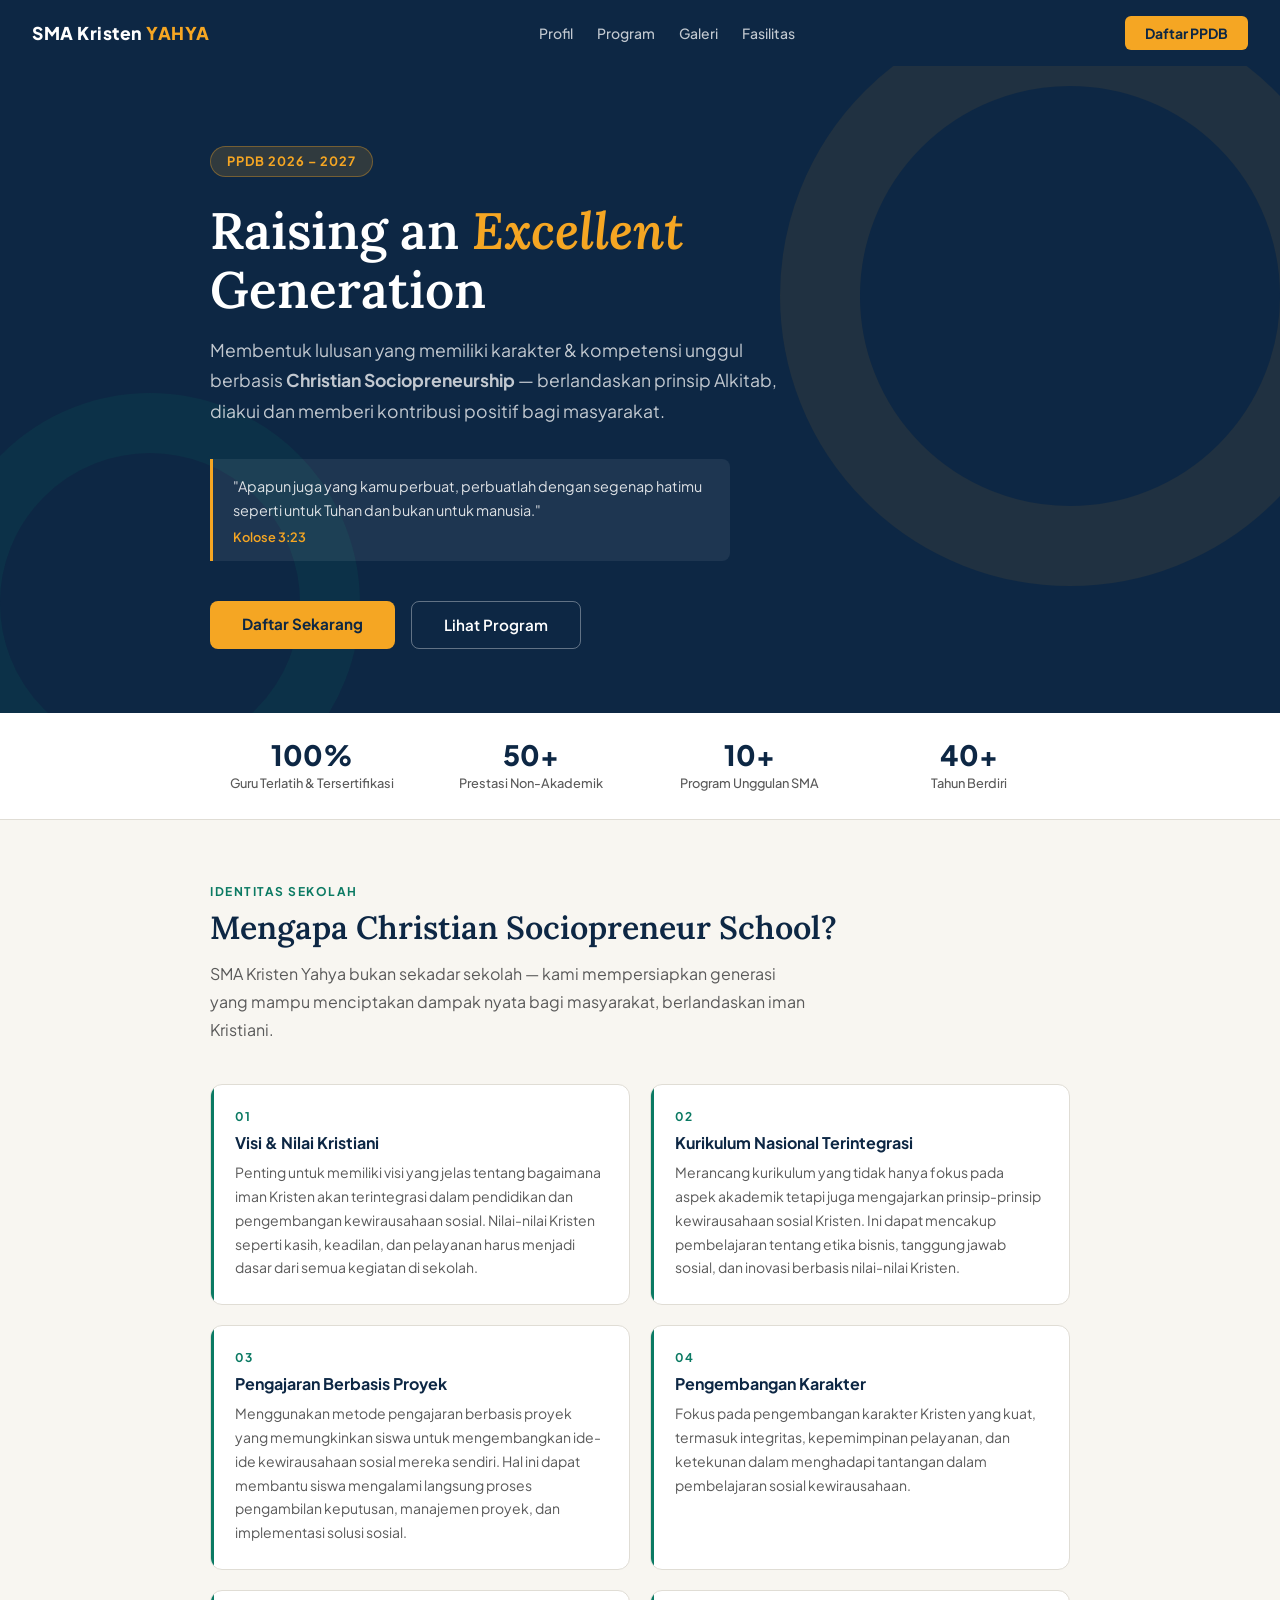
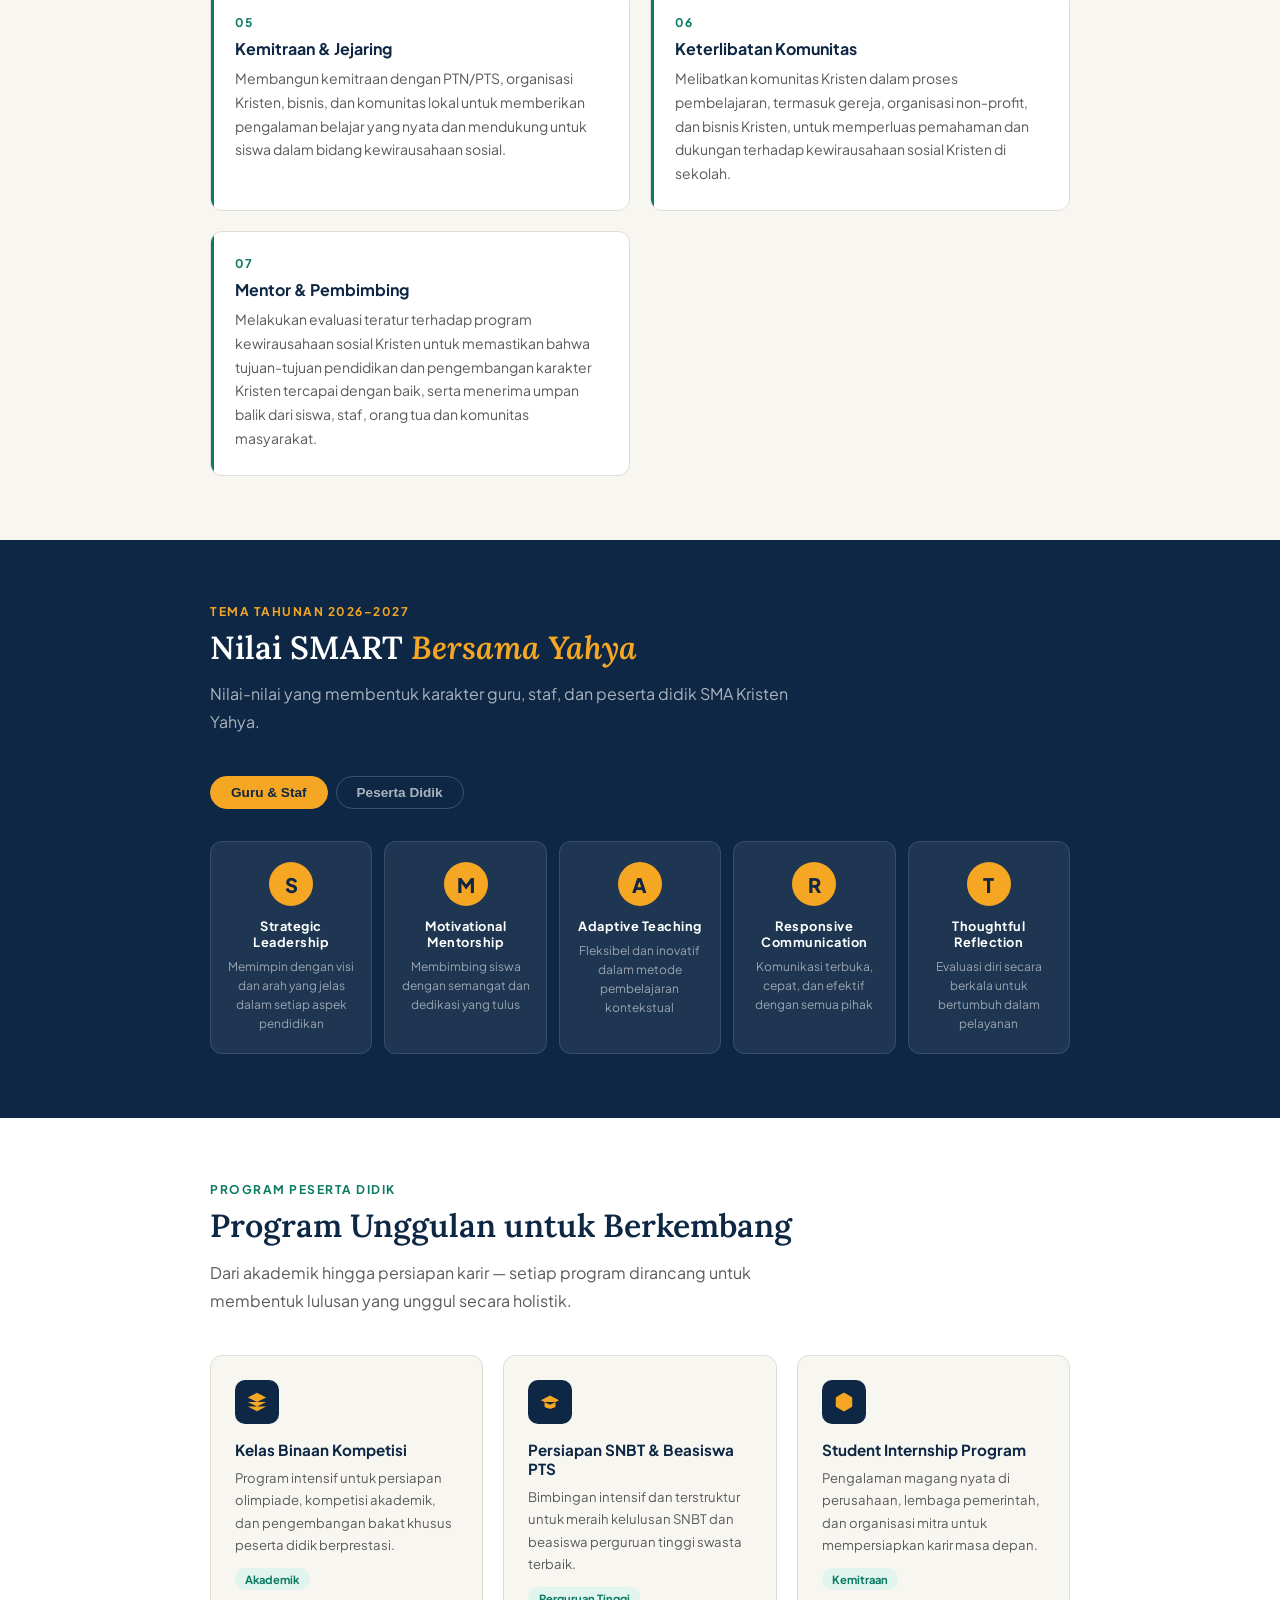
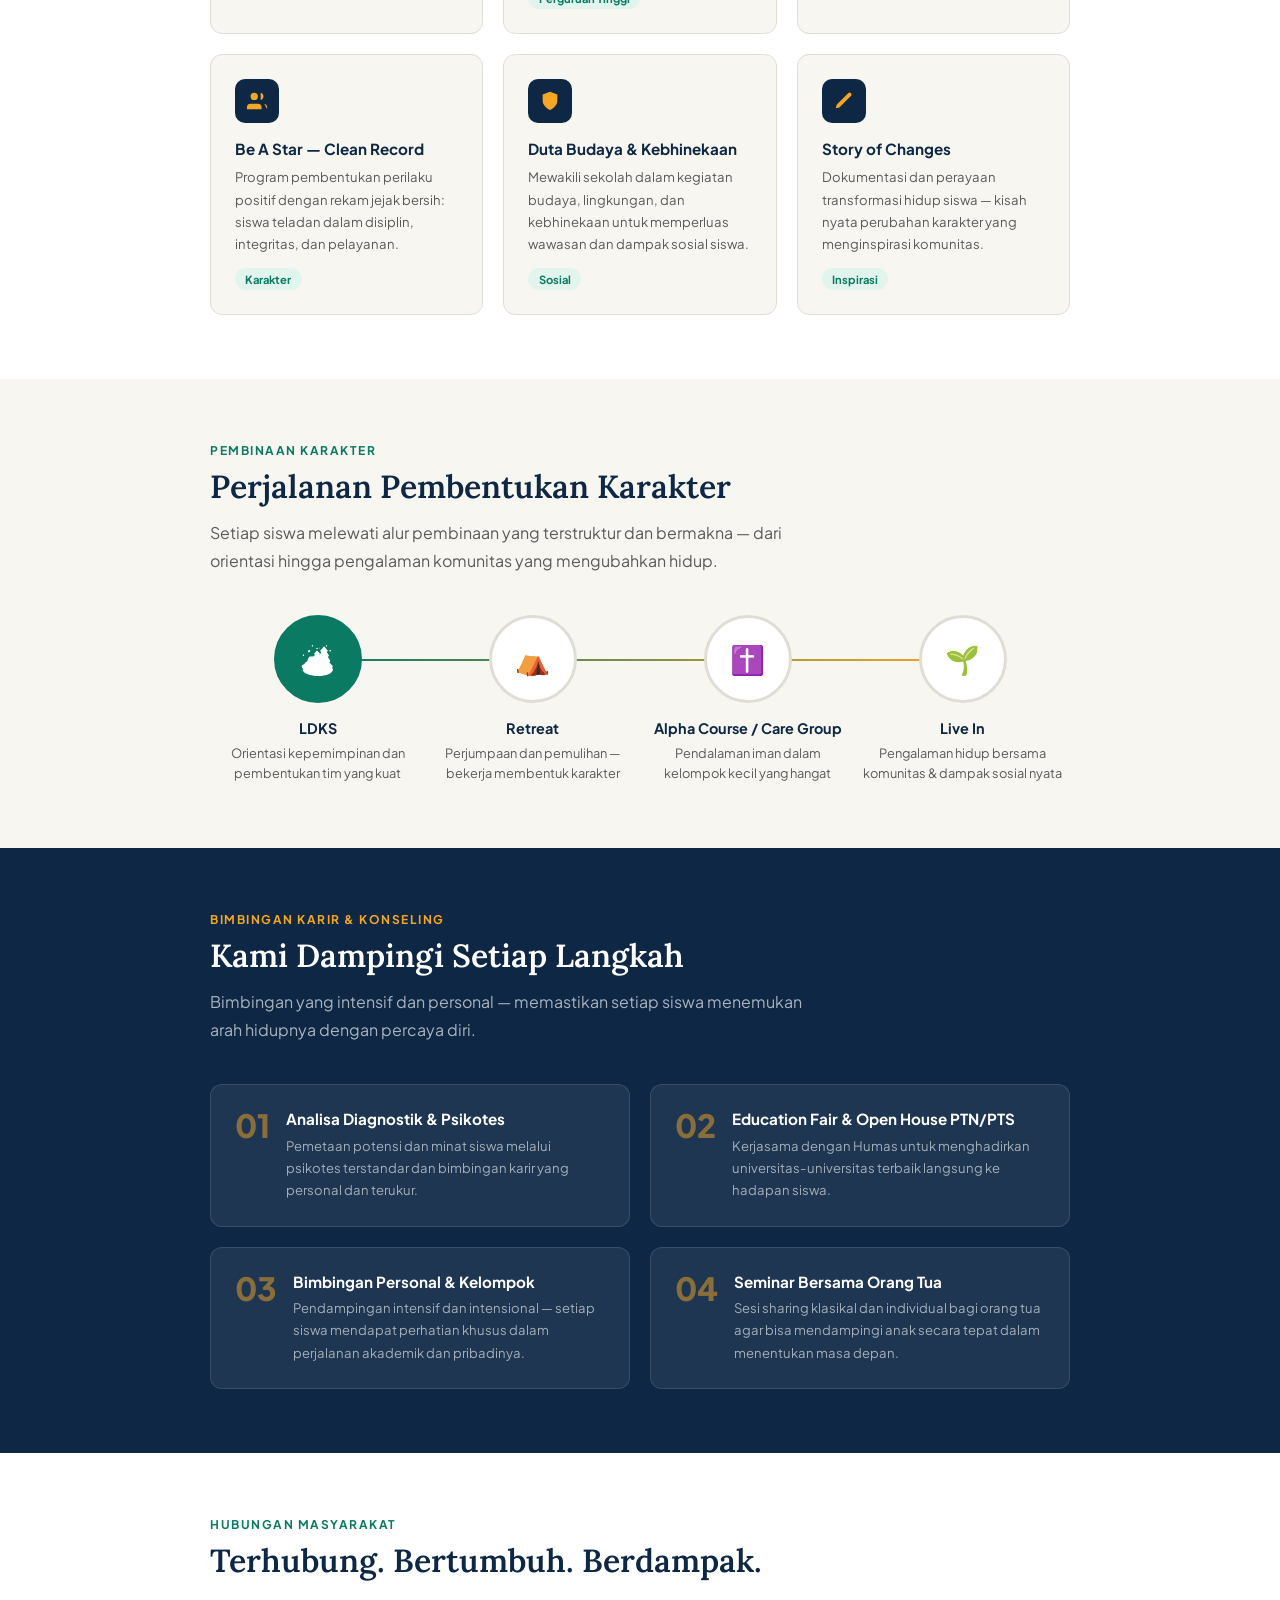
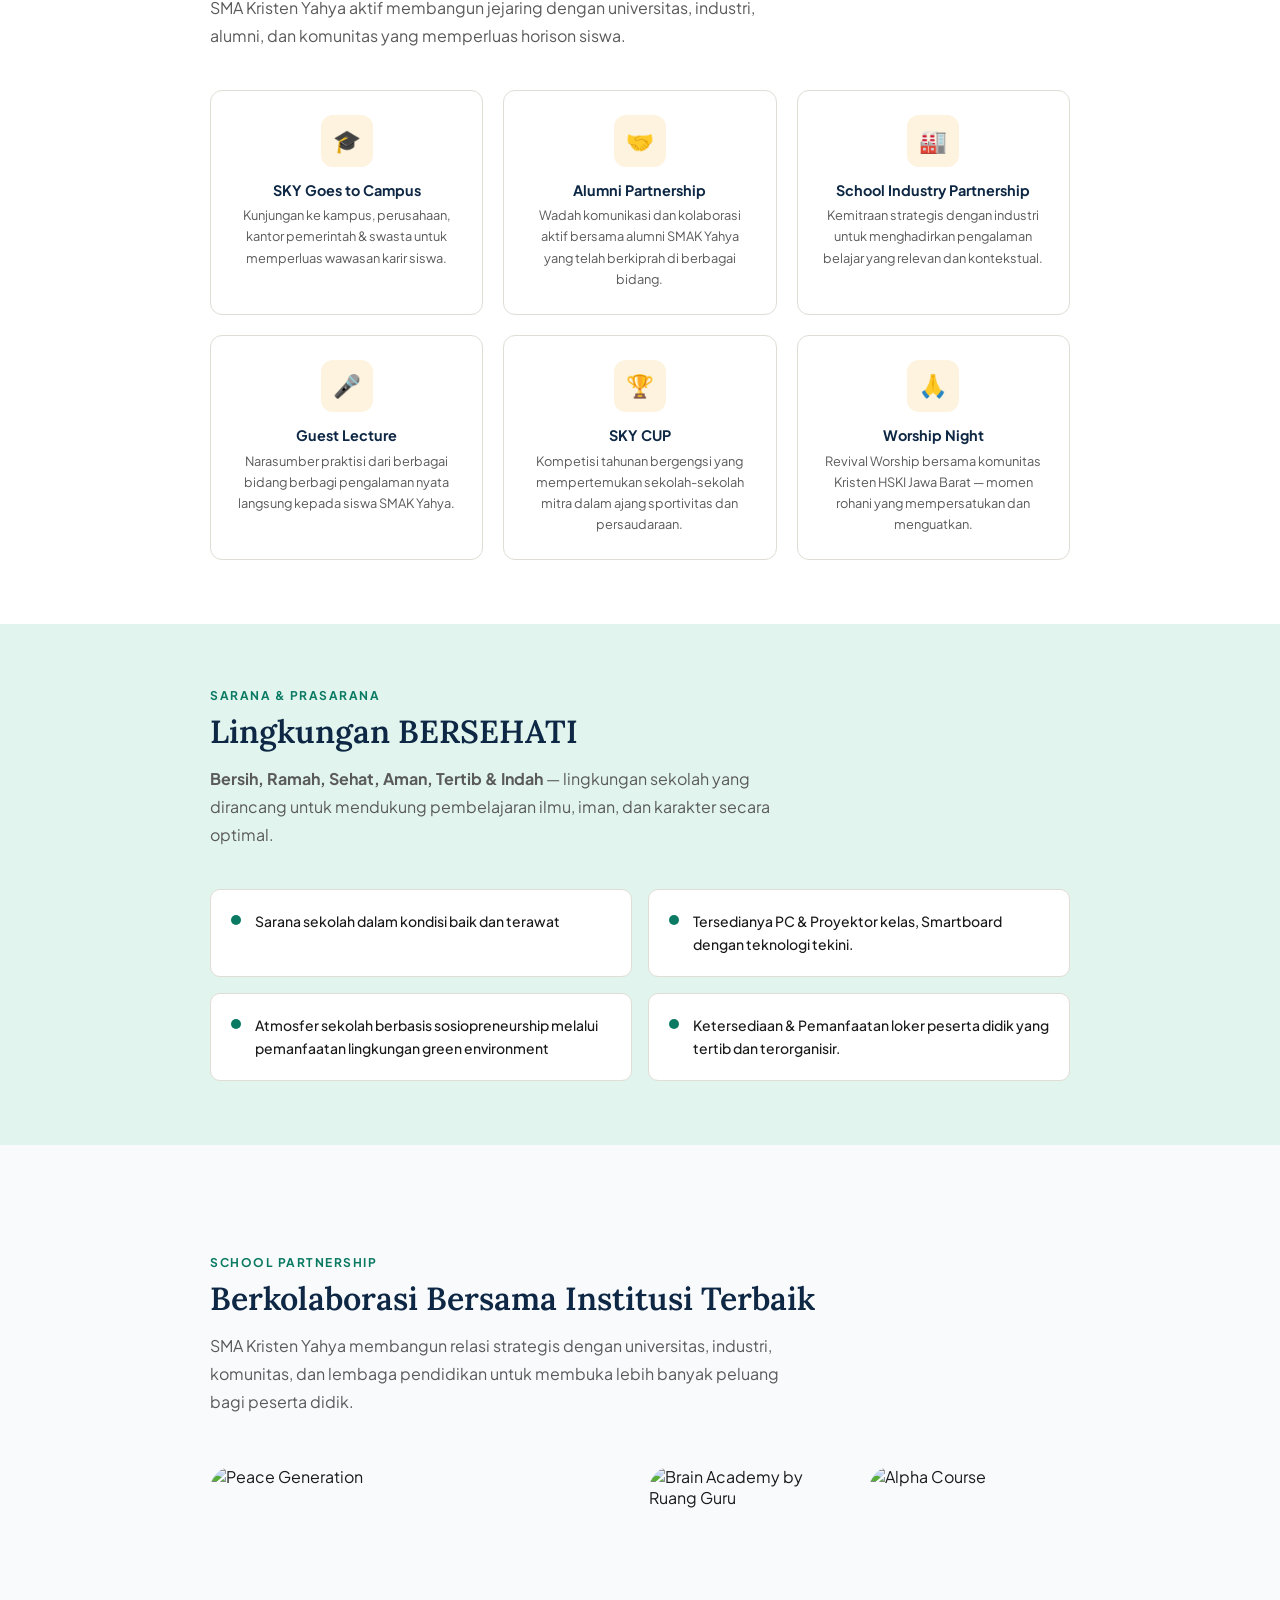
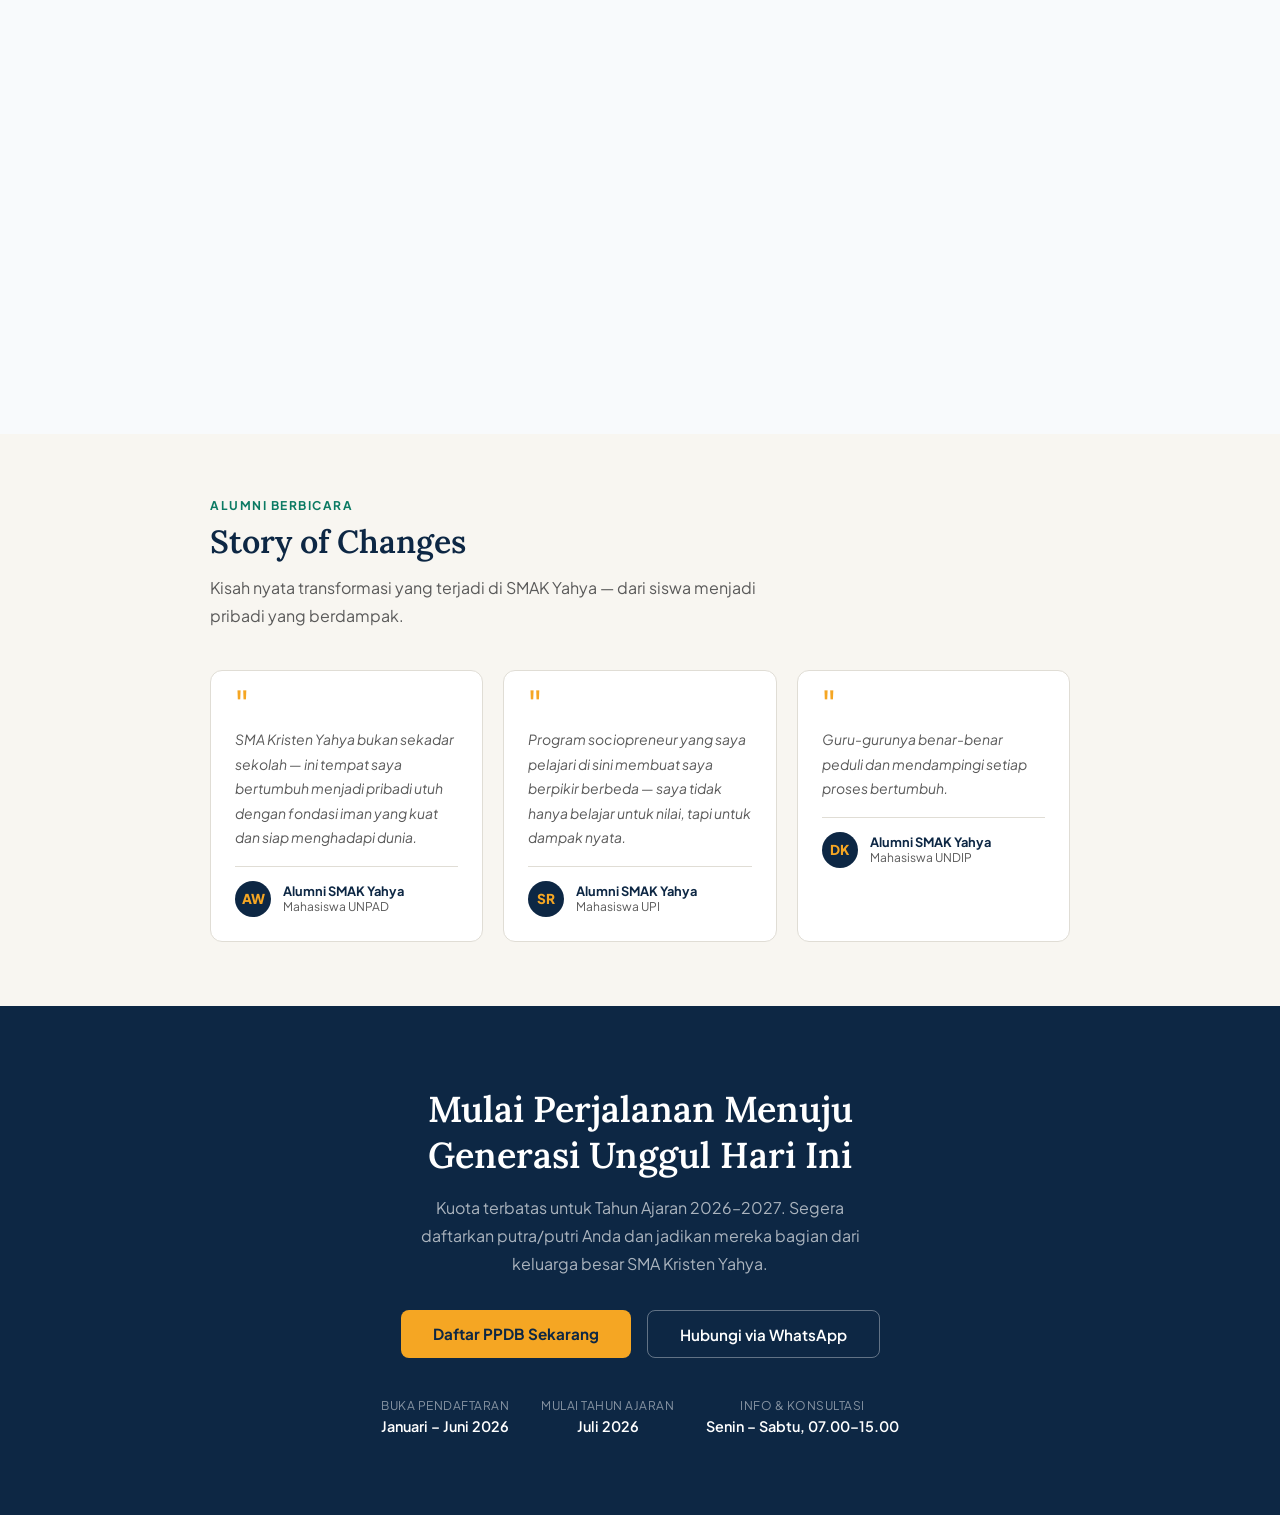
==== commit 2c626650: "Update Galery HTML w/home style" ====
--- a/index.html
+++ b/index.html
@@ -12,11 +12,11 @@
   </head>
   <body>
     <nav>
-      <div class="nav-logo">Sekolah Kristen <span>YAHYA</span></div>
+      <div class="nav-logo">SMA Kristen <span>YAHYA</span></div>
       <div class="nav-links">
         <a href="#">Profil</a>
         <a href="#">Program</a>
-        <a href="#">Galeri</a>
+        <a href="galery.html">Galeri</a>
         <a href="#">Fasilitas</a>
       </div>
       <a class="nav-cta" href="https://spmb.sekolahyahya.sch.id">Daftar PPDB</a>
